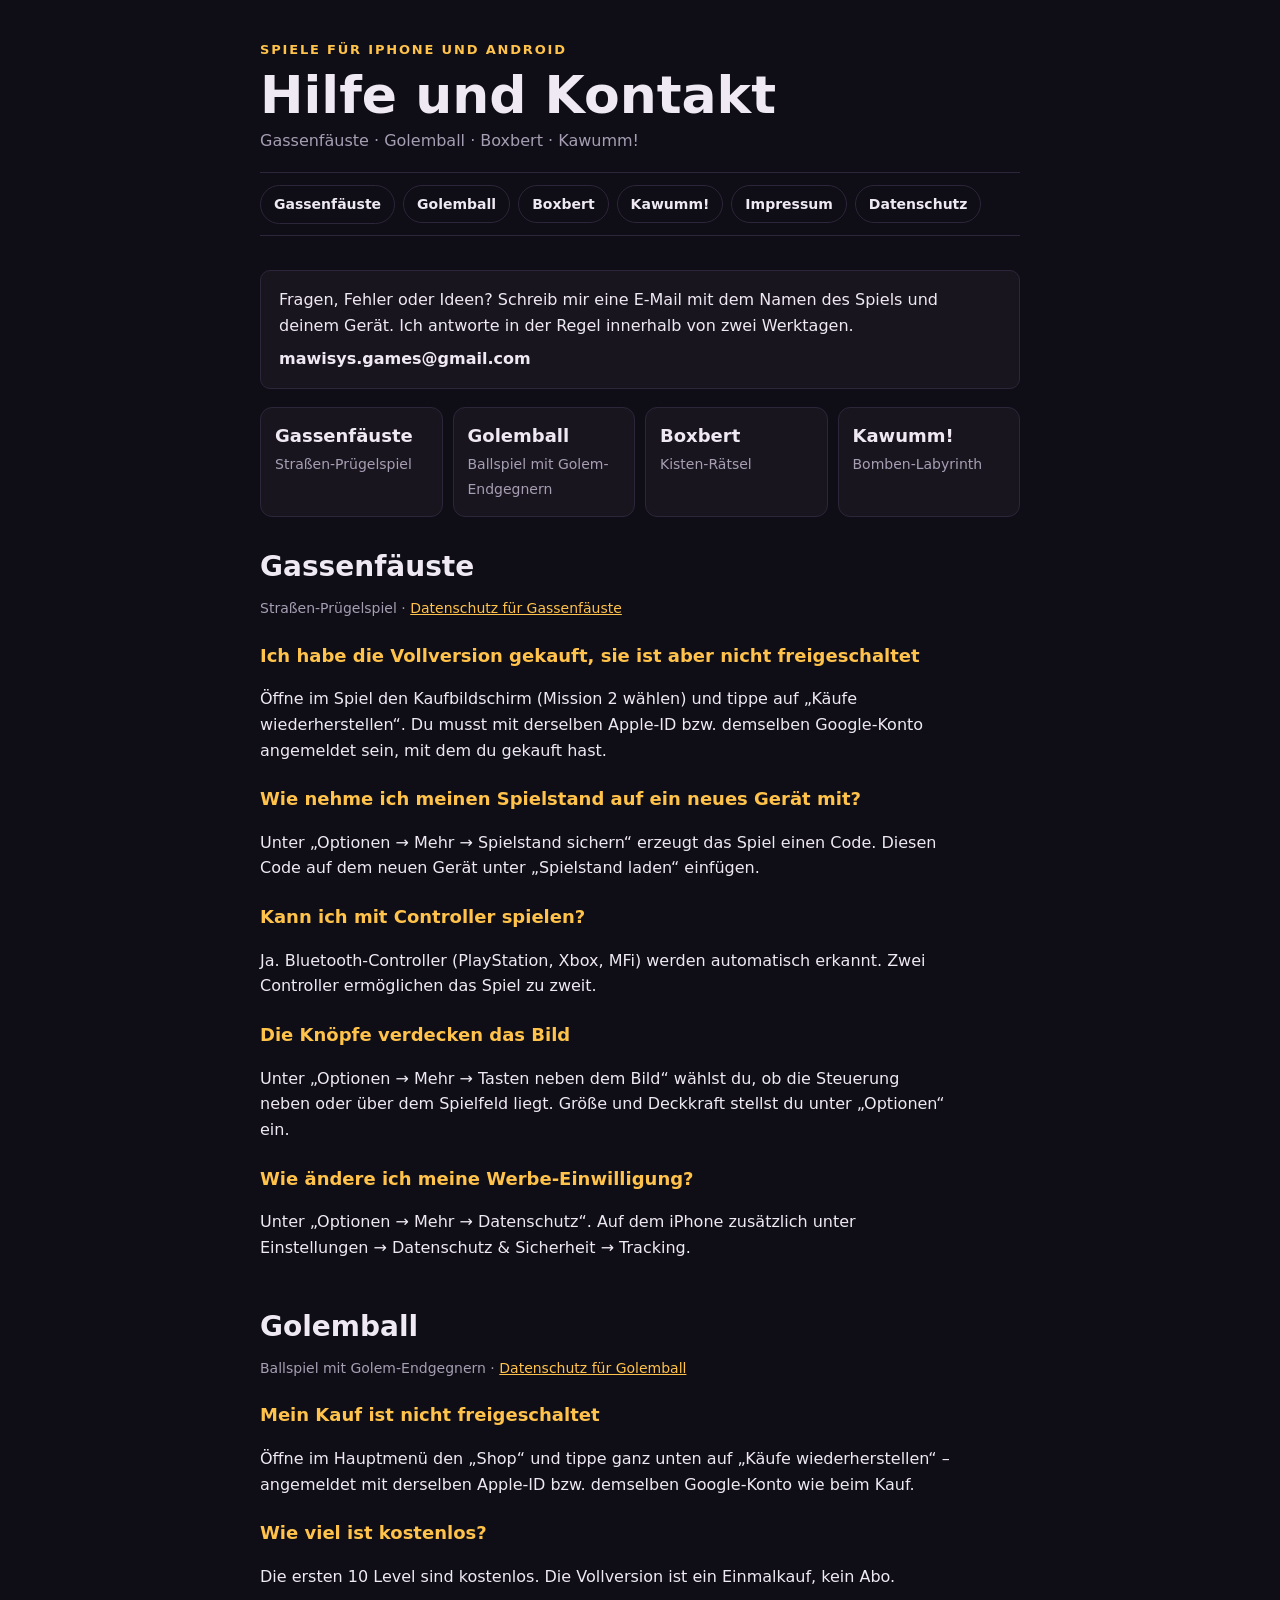
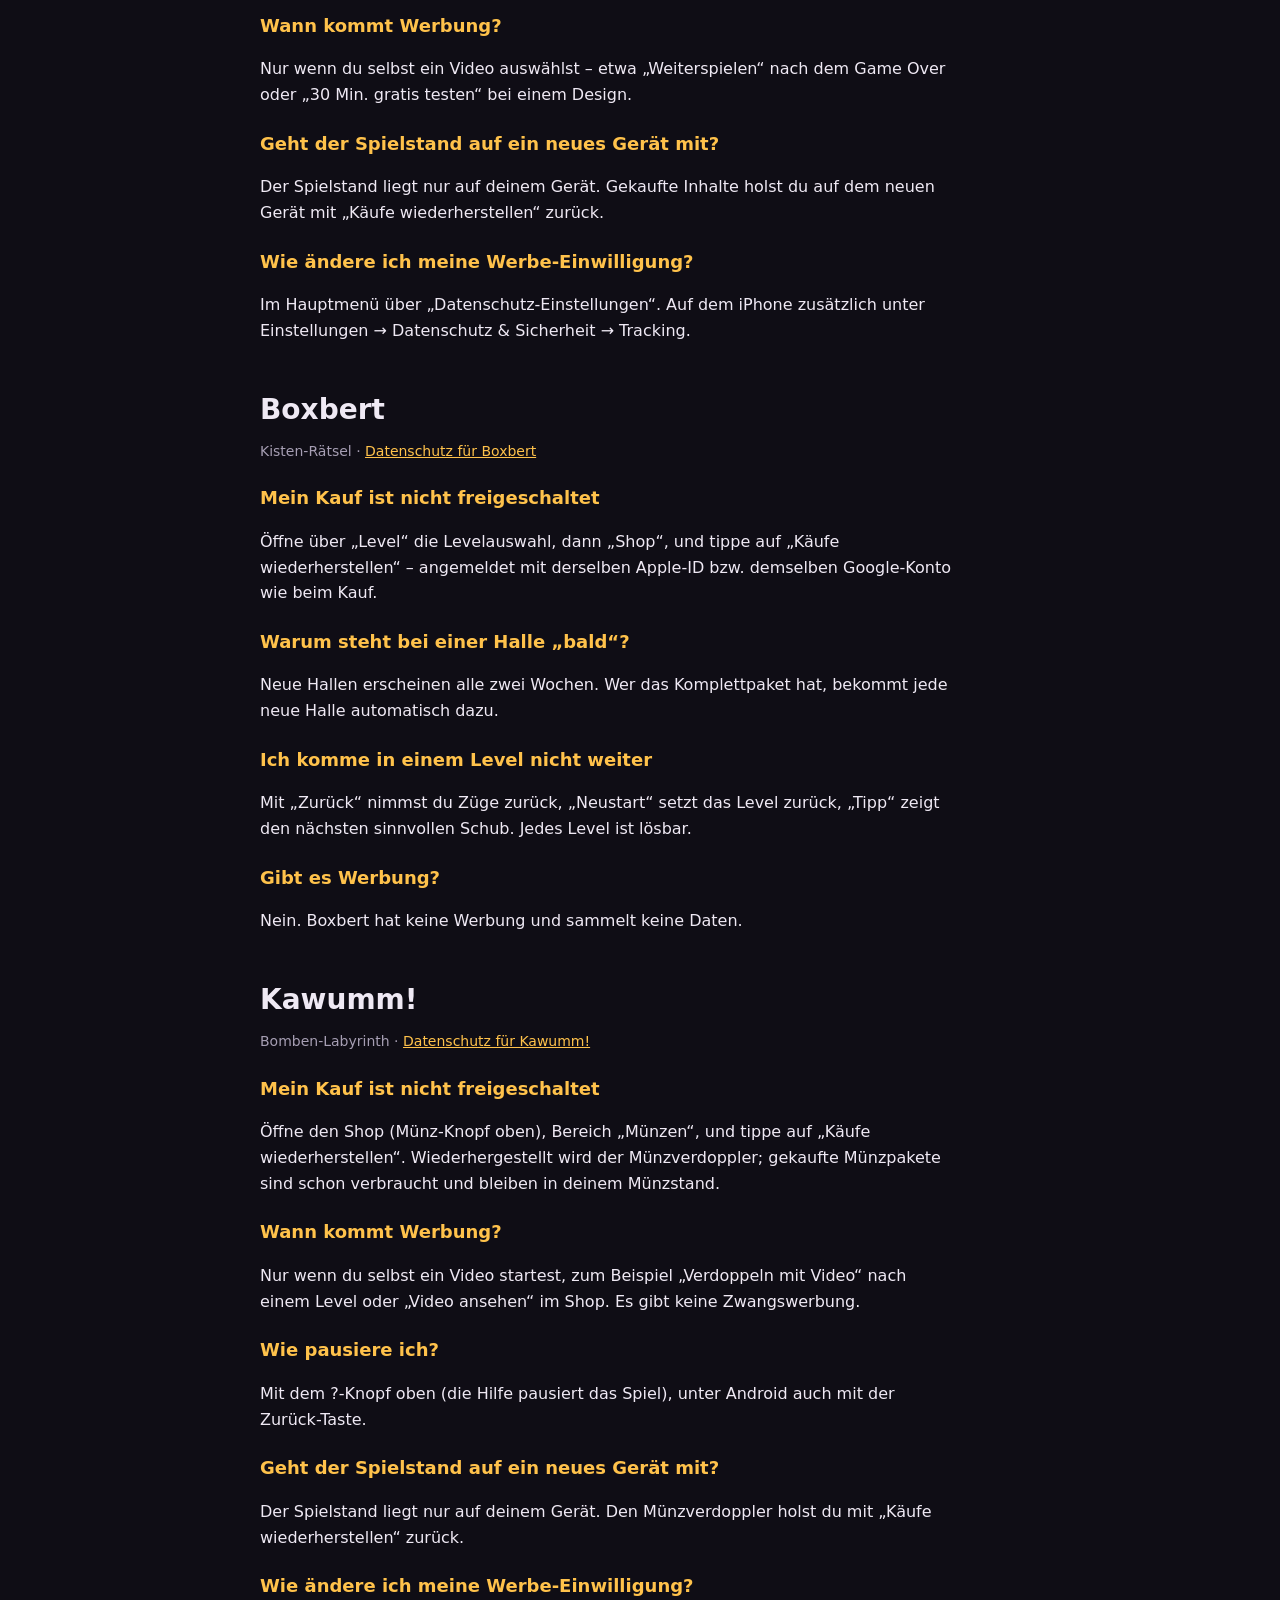
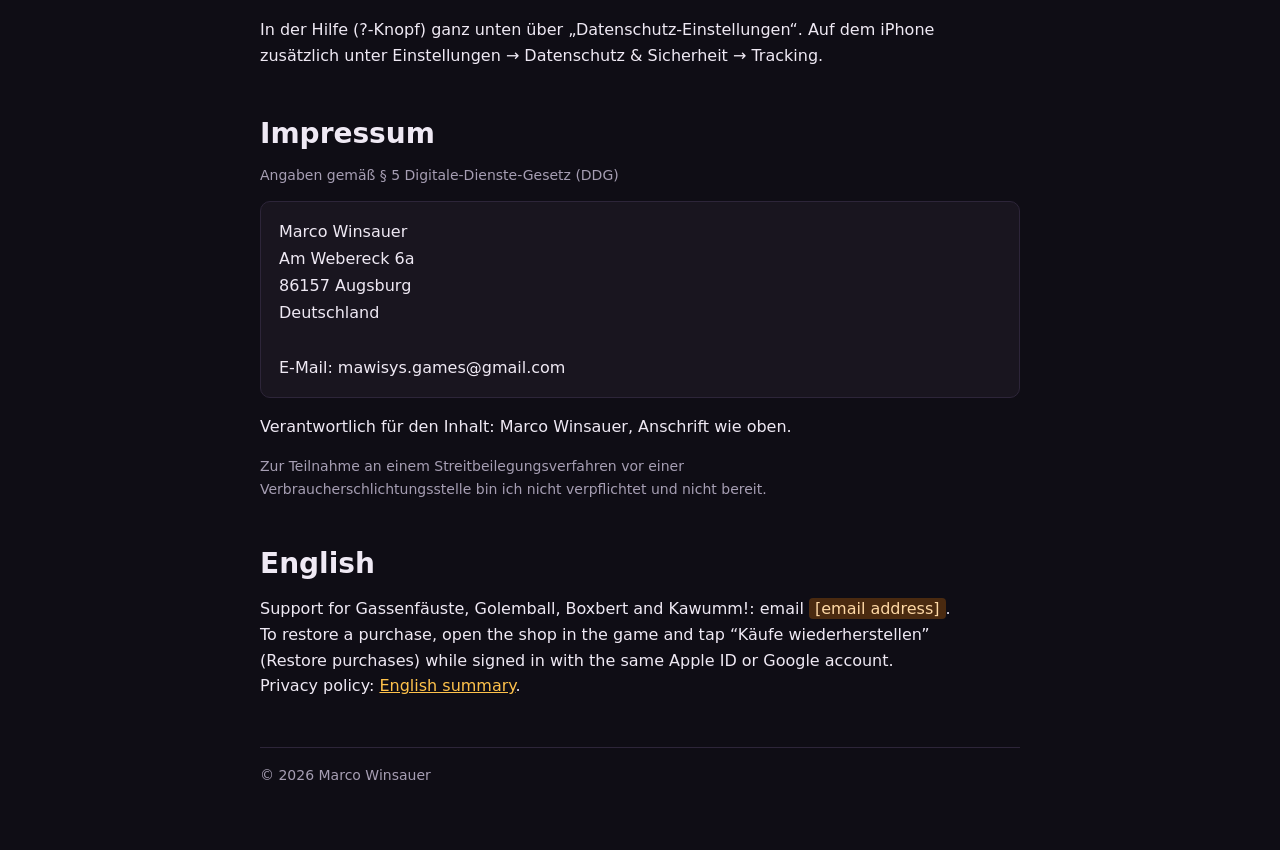
==== index.html @ 6a20aa60 "Support-Website mit Impressum und Datenschutzerklärung Co-Authored-By: Claude Fable 5.2 <noreply@ant" ====
<!doctype html>
<html lang="de"><head><meta charset="utf-8"><meta name="viewport" content="width=device-width,initial-scale=1,viewport-fit=cover">
<title>Marco Winsauer – Spiele-Support</title><link rel="stylesheet" href="style.css"></head><body><div class="wrap">
<header><span class="kicker">Spiele für iPhone und Android</span><h1>Hilfe und Kontakt</h1>
<p>Gassenfäuste · Golemball · Boxbert · Kawumm!</p></header>
<nav aria-label="Abschnitte"><a href="#gassenfaeuste">Gassenfäuste</a><a href="#golemball">Golemball</a><a href="#boxbert">Boxbert</a><a href="#kawumm">Kawumm!</a><a href="#impressum">Impressum</a><a href="datenschutz.html">Datenschutz</a></nav>
<section id="kontakt"><div class="card"><p style="margin:0">Fragen, Fehler oder Ideen? Schreib mir eine E-Mail mit dem Namen des Spiels und deinem Gerät. Ich antworte in der Regel innerhalb von zwei Werktagen.</p>
<p style="margin:8px 0 0"><strong>mawisys.games@gmail.com</strong></p></div>
<div class="games"><a class="game" href="#gassenfaeuste"><b>Gassenfäuste</b><span>Straßen-Prügelspiel</span></a><a class="game" href="#golemball"><b>Golemball</b><span>Ballspiel mit Golem-Endgegnern</span></a><a class="game" href="#boxbert"><b>Boxbert</b><span>Kisten-Rätsel</span></a><a class="game" href="#kawumm"><b>Kawumm!</b><span>Bomben-Labyrinth</span></a></div></section>
<section id="gassenfaeuste"><h2>Gassenfäuste</h2><p class="small">Straßen-Prügelspiel · <a href="datenschutz.html#gassenfaeuste">Datenschutz für Gassenfäuste</a></p><h3>Ich habe die Vollversion gekauft, sie ist aber nicht freigeschaltet</h3><p>Öffne im Spiel den Kaufbildschirm (Mission 2 wählen) und tippe auf „Käufe wiederherstellen“. Du musst mit derselben Apple-ID bzw. demselben Google-Konto angemeldet sein, mit dem du gekauft hast.</p><h3>Wie nehme ich meinen Spielstand auf ein neues Gerät mit?</h3><p>Unter „Optionen → Mehr → Spielstand sichern“ erzeugt das Spiel einen Code. Diesen Code auf dem neuen Gerät unter „Spielstand laden“ einfügen.</p><h3>Kann ich mit Controller spielen?</h3><p>Ja. Bluetooth-Controller (PlayStation, Xbox, MFi) werden automatisch erkannt. Zwei Controller ermöglichen das Spiel zu zweit.</p><h3>Die Knöpfe verdecken das Bild</h3><p>Unter „Optionen → Mehr → Tasten neben dem Bild“ wählst du, ob die Steuerung neben oder über dem Spielfeld liegt. Größe und Deckkraft stellst du unter „Optionen“ ein.</p><h3>Wie ändere ich meine Werbe-Einwilligung?</h3><p>Unter „Optionen → Mehr → Datenschutz“. Auf dem iPhone zusätzlich unter Einstellungen → Datenschutz &amp; Sicherheit → Tracking.</p></section>
<section id="golemball"><h2>Golemball</h2><p class="small">Ballspiel mit Golem-Endgegnern · <a href="datenschutz.html#golemball">Datenschutz für Golemball</a></p><h3>Mein Kauf ist nicht freigeschaltet</h3><p>Öffne im Hauptmenü den „Shop“ und tippe ganz unten auf „Käufe wiederherstellen“ – angemeldet mit derselben Apple-ID bzw. demselben Google-Konto wie beim Kauf.</p><h3>Wie viel ist kostenlos?</h3><p>Die ersten 10 Level sind kostenlos. Die Vollversion ist ein Einmalkauf, kein Abo.</p><h3>Wann kommt Werbung?</h3><p>Nur wenn du selbst ein Video auswählst – etwa „Weiterspielen“ nach dem Game Over oder „30 Min. gratis testen“ bei einem Design.</p><h3>Geht der Spielstand auf ein neues Gerät mit?</h3><p>Der Spielstand liegt nur auf deinem Gerät. Gekaufte Inhalte holst du auf dem neuen Gerät mit „Käufe wiederherstellen“ zurück.</p><h3>Wie ändere ich meine Werbe-Einwilligung?</h3><p>Im Hauptmenü über „Datenschutz-Einstellungen“. Auf dem iPhone zusätzlich unter Einstellungen → Datenschutz &amp; Sicherheit → Tracking.</p></section>
<section id="boxbert"><h2>Boxbert</h2><p class="small">Kisten-Rätsel · <a href="datenschutz.html#boxbert">Datenschutz für Boxbert</a></p><h3>Mein Kauf ist nicht freigeschaltet</h3><p>Öffne über „Level“ die Levelauswahl, dann „Shop“, und tippe auf „Käufe wiederherstellen“ – angemeldet mit derselben Apple-ID bzw. demselben Google-Konto wie beim Kauf.</p><h3>Warum steht bei einer Halle „bald“?</h3><p>Neue Hallen erscheinen alle zwei Wochen. Wer das Komplettpaket hat, bekommt jede neue Halle automatisch dazu.</p><h3>Ich komme in einem Level nicht weiter</h3><p>Mit „Zurück“ nimmst du Züge zurück, „Neustart“ setzt das Level zurück, „Tipp“ zeigt den nächsten sinnvollen Schub. Jedes Level ist lösbar.</p><h3>Gibt es Werbung?</h3><p>Nein. Boxbert hat keine Werbung und sammelt keine Daten.</p></section>
<section id="kawumm"><h2>Kawumm!</h2><p class="small">Bomben-Labyrinth · <a href="datenschutz.html#kawumm">Datenschutz für Kawumm!</a></p><h3>Mein Kauf ist nicht freigeschaltet</h3><p>Öffne den Shop (Münz-Knopf oben), Bereich „Münzen“, und tippe auf „Käufe wiederherstellen“. Wiederhergestellt wird der Münzverdoppler; gekaufte Münzpakete sind schon verbraucht und bleiben in deinem Münzstand.</p><h3>Wann kommt Werbung?</h3><p>Nur wenn du selbst ein Video startest, zum Beispiel „Verdoppeln mit Video“ nach einem Level oder „Video ansehen“ im Shop. Es gibt keine Zwangswerbung.</p><h3>Wie pausiere ich?</h3><p>Mit dem ?-Knopf oben (die Hilfe pausiert das Spiel), unter Android auch mit der Zurück-Taste.</p><h3>Geht der Spielstand auf ein neues Gerät mit?</h3><p>Der Spielstand liegt nur auf deinem Gerät. Den Münzverdoppler holst du mit „Käufe wiederherstellen“ zurück.</p><h3>Wie ändere ich meine Werbe-Einwilligung?</h3><p>In der Hilfe (?-Knopf) ganz unten über „Datenschutz-Einstellungen“. Auf dem iPhone zusätzlich unter Einstellungen → Datenschutz &amp; Sicherheit → Tracking.</p></section>
<section id="impressum"><h2>Impressum</h2><p class="small">Angaben gemäß § 5 Digitale-Dienste-Gesetz (DDG)</p>
<address class="addr card">Marco Winsauer<br>Am Webereck 6a<br>86157 Augsburg<br>Deutschland<br><br>E-Mail: mawisys.games@gmail.com</address>
<p>Verantwortlich für den Inhalt: Marco Winsauer, Anschrift wie oben.</p>
<p class="small">Zur Teilnahme an einem Streitbeilegungsverfahren vor einer Verbraucherschlichtungsstelle bin ich nicht verpflichtet und nicht bereit.</p></section>
<section id="english"><h2>English</h2><p>Support for Gassenfäuste, Golemball, Boxbert and Kawumm!: email <span class="todo">[email address]</span>. To restore a purchase, open the shop in the game and tap “Käufe wiederherstellen” (Restore purchases) while signed in with the same Apple ID or Google account. Privacy policy: <a href="datenschutz.html#english">English summary</a>.</p></section>
<footer>© 2026 Marco Winsauer</footer></div></body></html>
---- style.css ----
/* Gemeinsame Support-Seite für Marco Winsaurs Spiele – nur Systemschriften, keine Anfragen an Dritte */
:root{--bg:#0f0d15;--panel:#19151f;--fg:#efe9f4;--dim:#a69eb3;--line:#2d2539;--hot:#ff8a3d;--sun:#ffc24b;color-scheme:dark}
*{box-sizing:border-box}
body{margin:0;background:var(--bg);color:var(--fg);font:16px/1.6 system-ui,-apple-system,"Segoe UI",Roboto,sans-serif;padding-left:max(16px,env(safe-area-inset-left,0px));padding-right:max(16px,env(safe-area-inset-right,0px))}
.wrap{max-width:760px;margin:0 auto;padding-block:36px 64px}
header{padding-bottom:18px;border-bottom:1px solid var(--line)}
.kicker{font-size:13px;font-weight:700;letter-spacing:.14em;text-transform:uppercase;color:var(--sun)}
h1{font-size:clamp(34px,7vw,52px);line-height:1.05;margin:6px 0;font-weight:800;text-wrap:balance}
header p{margin:6px 0 0;color:var(--dim)}
nav{position:sticky;top:0;z-index:5;background:var(--bg);display:flex;flex-wrap:wrap;gap:8px;padding-block:12px;border-bottom:1px solid var(--line)}
nav a{font-weight:700;font-size:14px;color:var(--fg);text-decoration:none;padding:7px 13px;border:1px solid var(--line);border-radius:999px}
nav a:hover,nav a:focus-visible{border-color:var(--hot);outline:none}
section{padding-top:34px;scroll-margin-top:64px}
h2{font-size:28px;line-height:1.15;margin:0 0 12px;font-weight:800}
h3{font-size:18px;margin:22px 0 6px;color:var(--sun)}
p,li{max-width:68ch}
ul{padding-left:20px}
a{color:var(--sun)}
.games{display:grid;grid-template-columns:repeat(auto-fill,minmax(160px,1fr));gap:10px;margin-top:18px}
.game{background:var(--panel);border:1px solid var(--line);border-radius:12px;padding:14px;text-decoration:none;color:var(--fg)}
.game b{display:block;font-size:18px}
.game span{font-size:14px;color:var(--dim)}
.card{background:var(--panel);border:1px solid var(--line);border-radius:10px;padding:16px 18px}
.addr{font-style:normal;line-height:1.7}
.todo{background:#4a2a10;color:#ffd9a6;padding:1px 6px;border-radius:4px}
.small{font-size:14px;color:var(--dim)}
.tag{display:inline-block;font-size:12px;font-weight:700;border:1px solid var(--line);border-radius:999px;padding:2px 9px;margin-right:4px;color:var(--dim)}
footer{margin-top:48px;padding-top:16px;border-top:1px solid var(--line);color:var(--dim);font-size:14px}
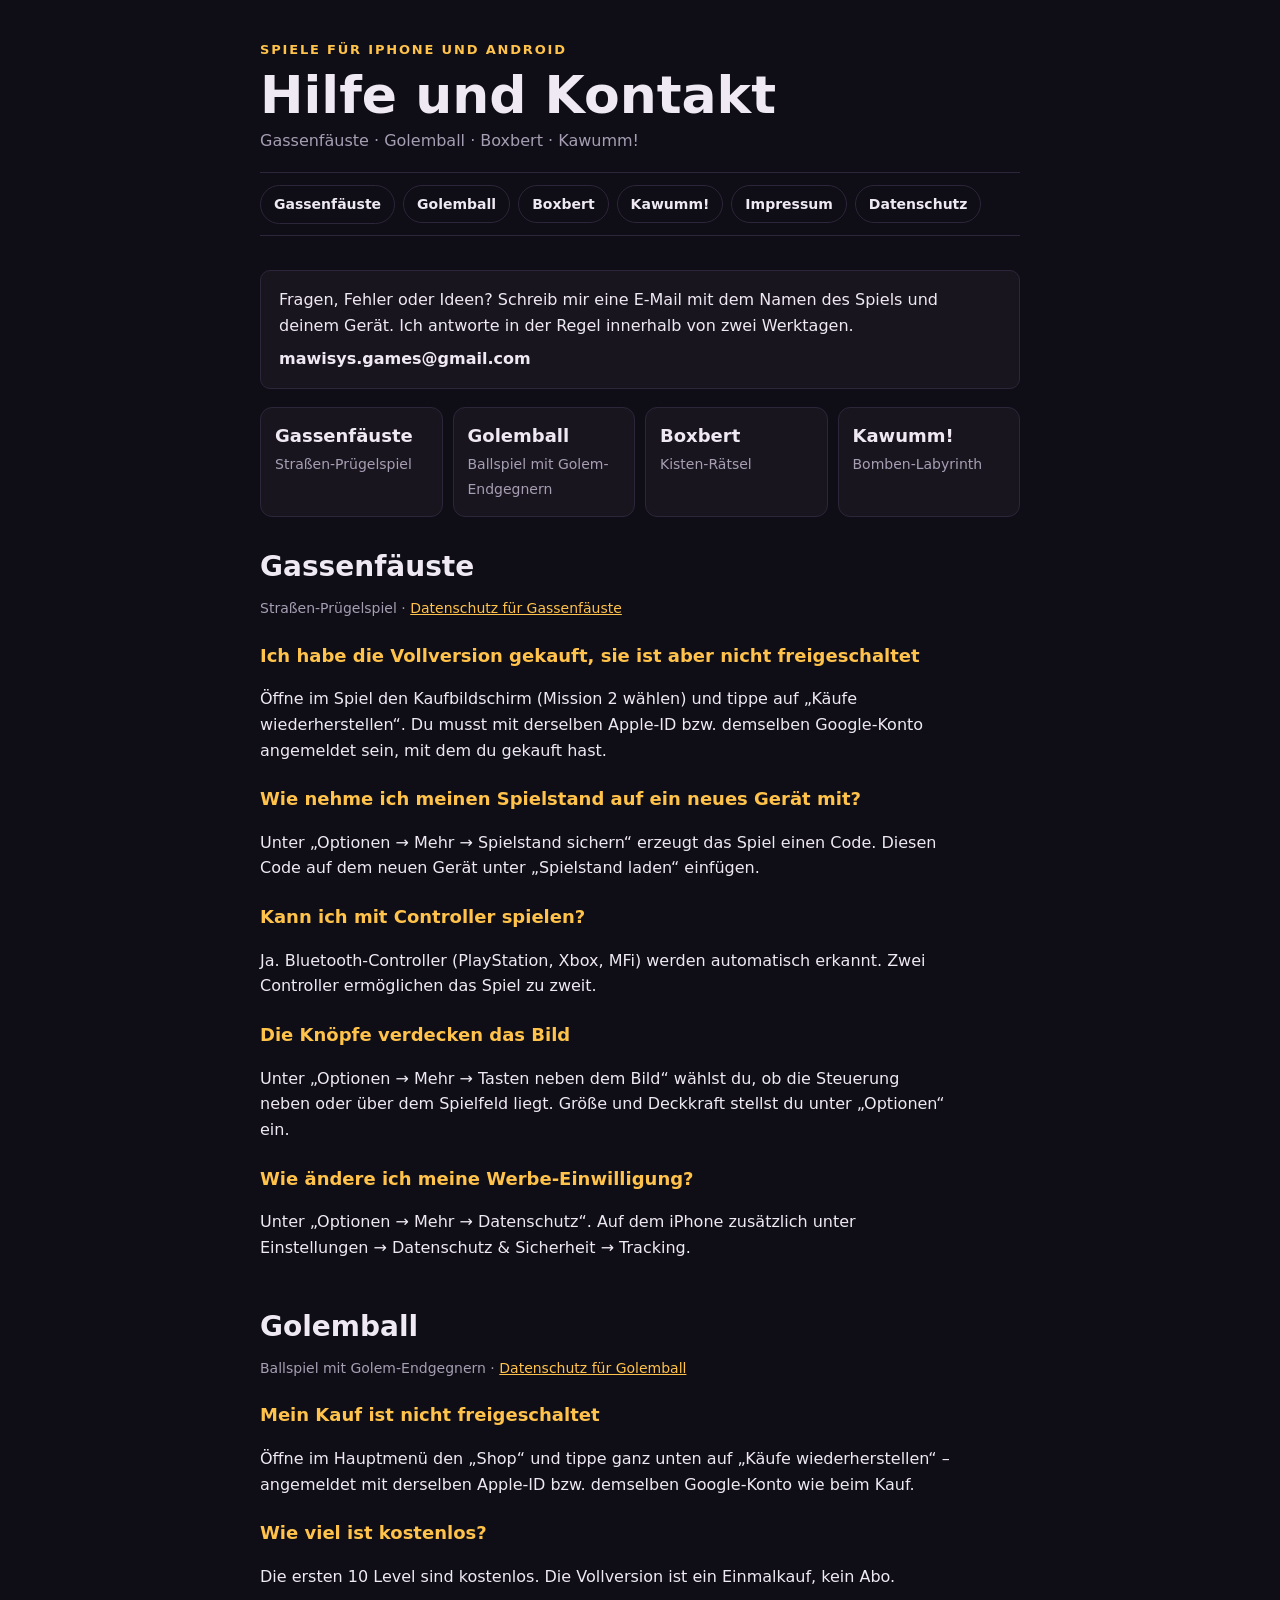
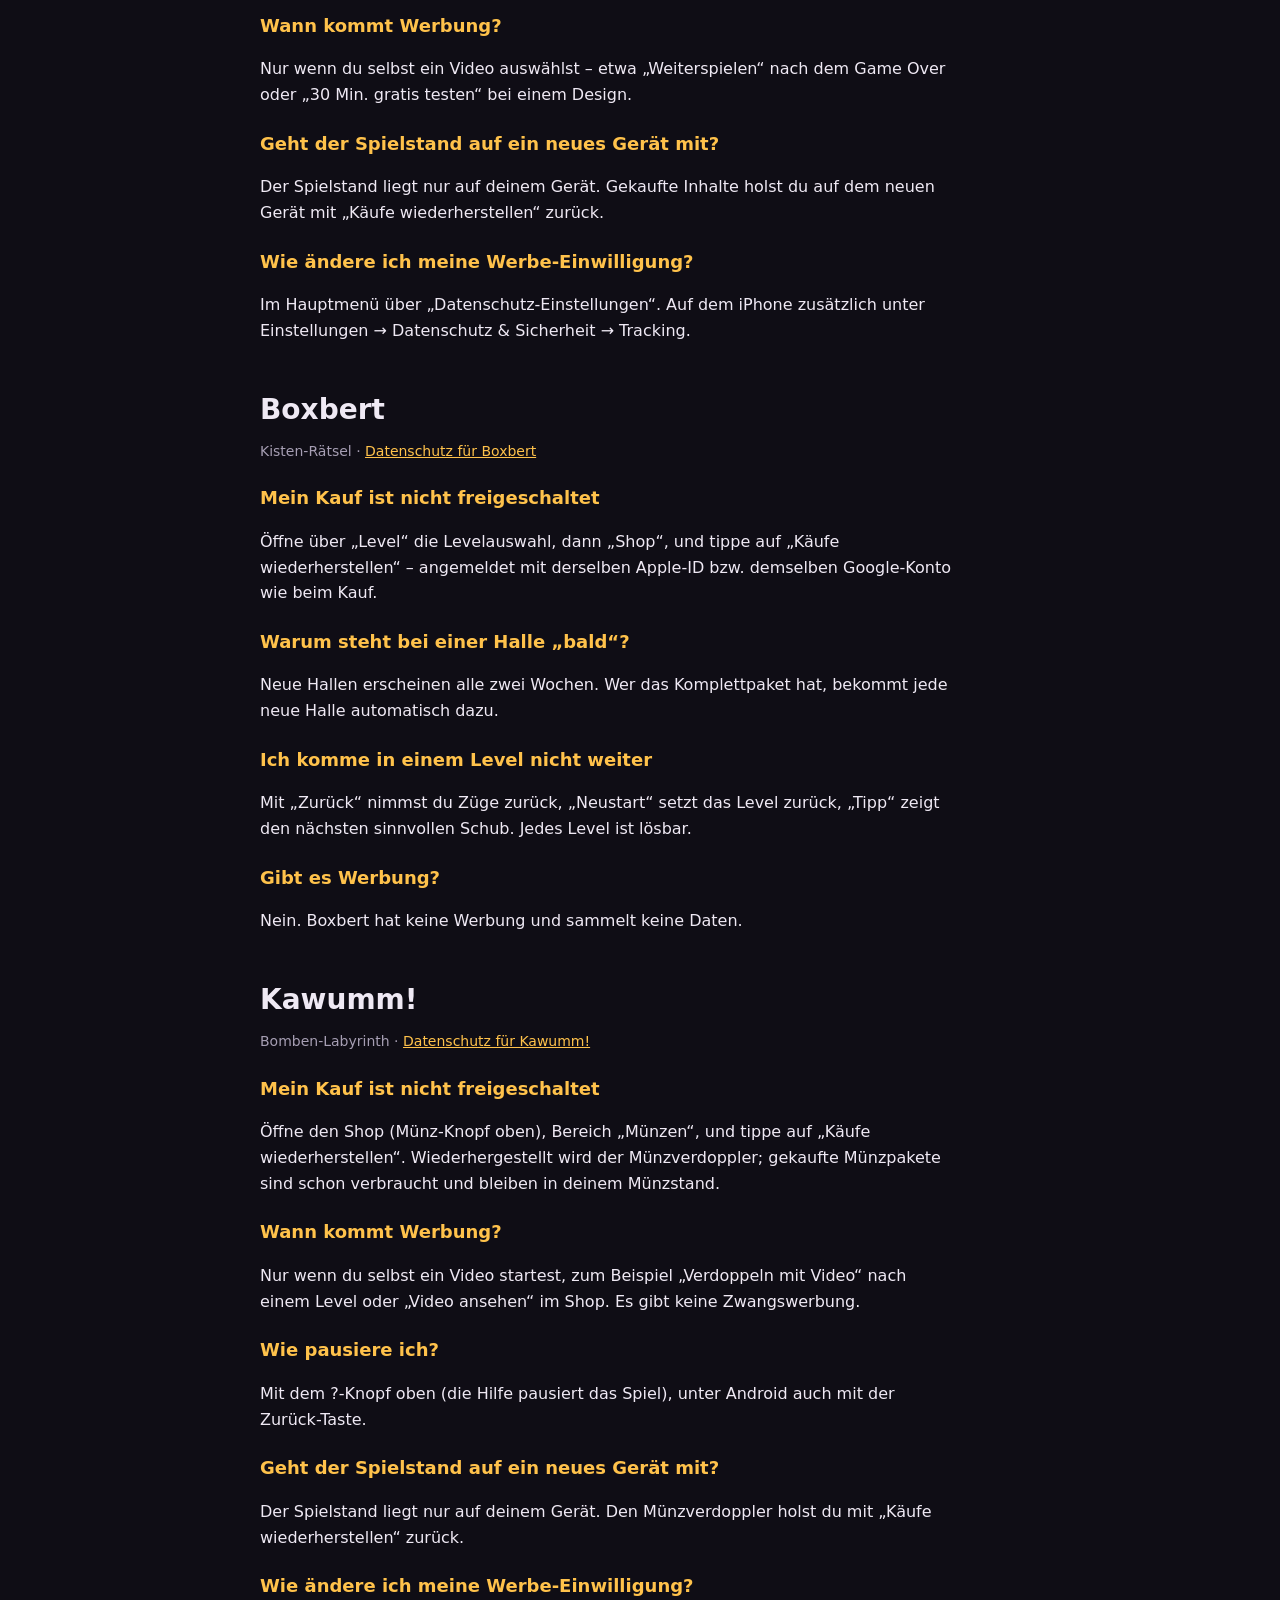
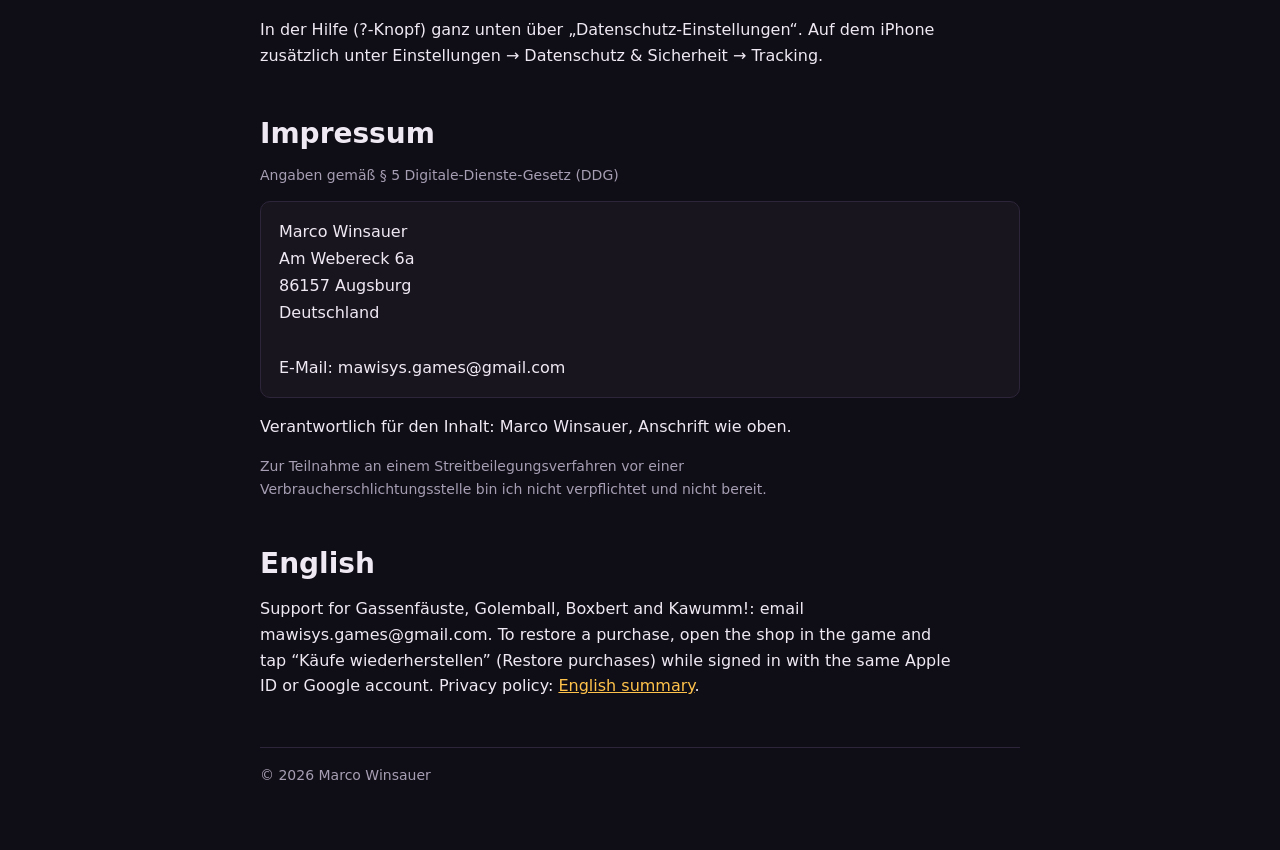
==== commit 6f60ea7c: "E-Mail im englischen Abschnitt ergänzt Co-Authored-By: Claude Fable 5.2 <noreply@anthropic.com> Clau" ====
--- a/index.html
+++ b/index.html
@@ -15,5 +15,5 @@
 <address class="addr card">Marco Winsauer<br>Am Webereck 6a<br>86157 Augsburg<br>Deutschland<br><br>E-Mail: mawisys.games@gmail.com</address>
 <p>Verantwortlich für den Inhalt: Marco Winsauer, Anschrift wie oben.</p>
 <p class="small">Zur Teilnahme an einem Streitbeilegungsverfahren vor einer Verbraucherschlichtungsstelle bin ich nicht verpflichtet und nicht bereit.</p></section>
-<section id="english"><h2>English</h2><p>Support for Gassenfäuste, Golemball, Boxbert and Kawumm!: email <span class="todo">[email address]</span>. To restore a purchase, open the shop in the game and tap “Käufe wiederherstellen” (Restore purchases) while signed in with the same Apple ID or Google account. Privacy policy: <a href="datenschutz.html#english">English summary</a>.</p></section>
+<section id="english"><h2>English</h2><p>Support for Gassenfäuste, Golemball, Boxbert and Kawumm!: email mawisys.games@gmail.com. To restore a purchase, open the shop in the game and tap “Käufe wiederherstellen” (Restore purchases) while signed in with the same Apple ID or Google account. Privacy policy: <a href="datenschutz.html#english">English summary</a>.</p></section>
 <footer>© 2026 Marco Winsauer</footer></div></body></html>
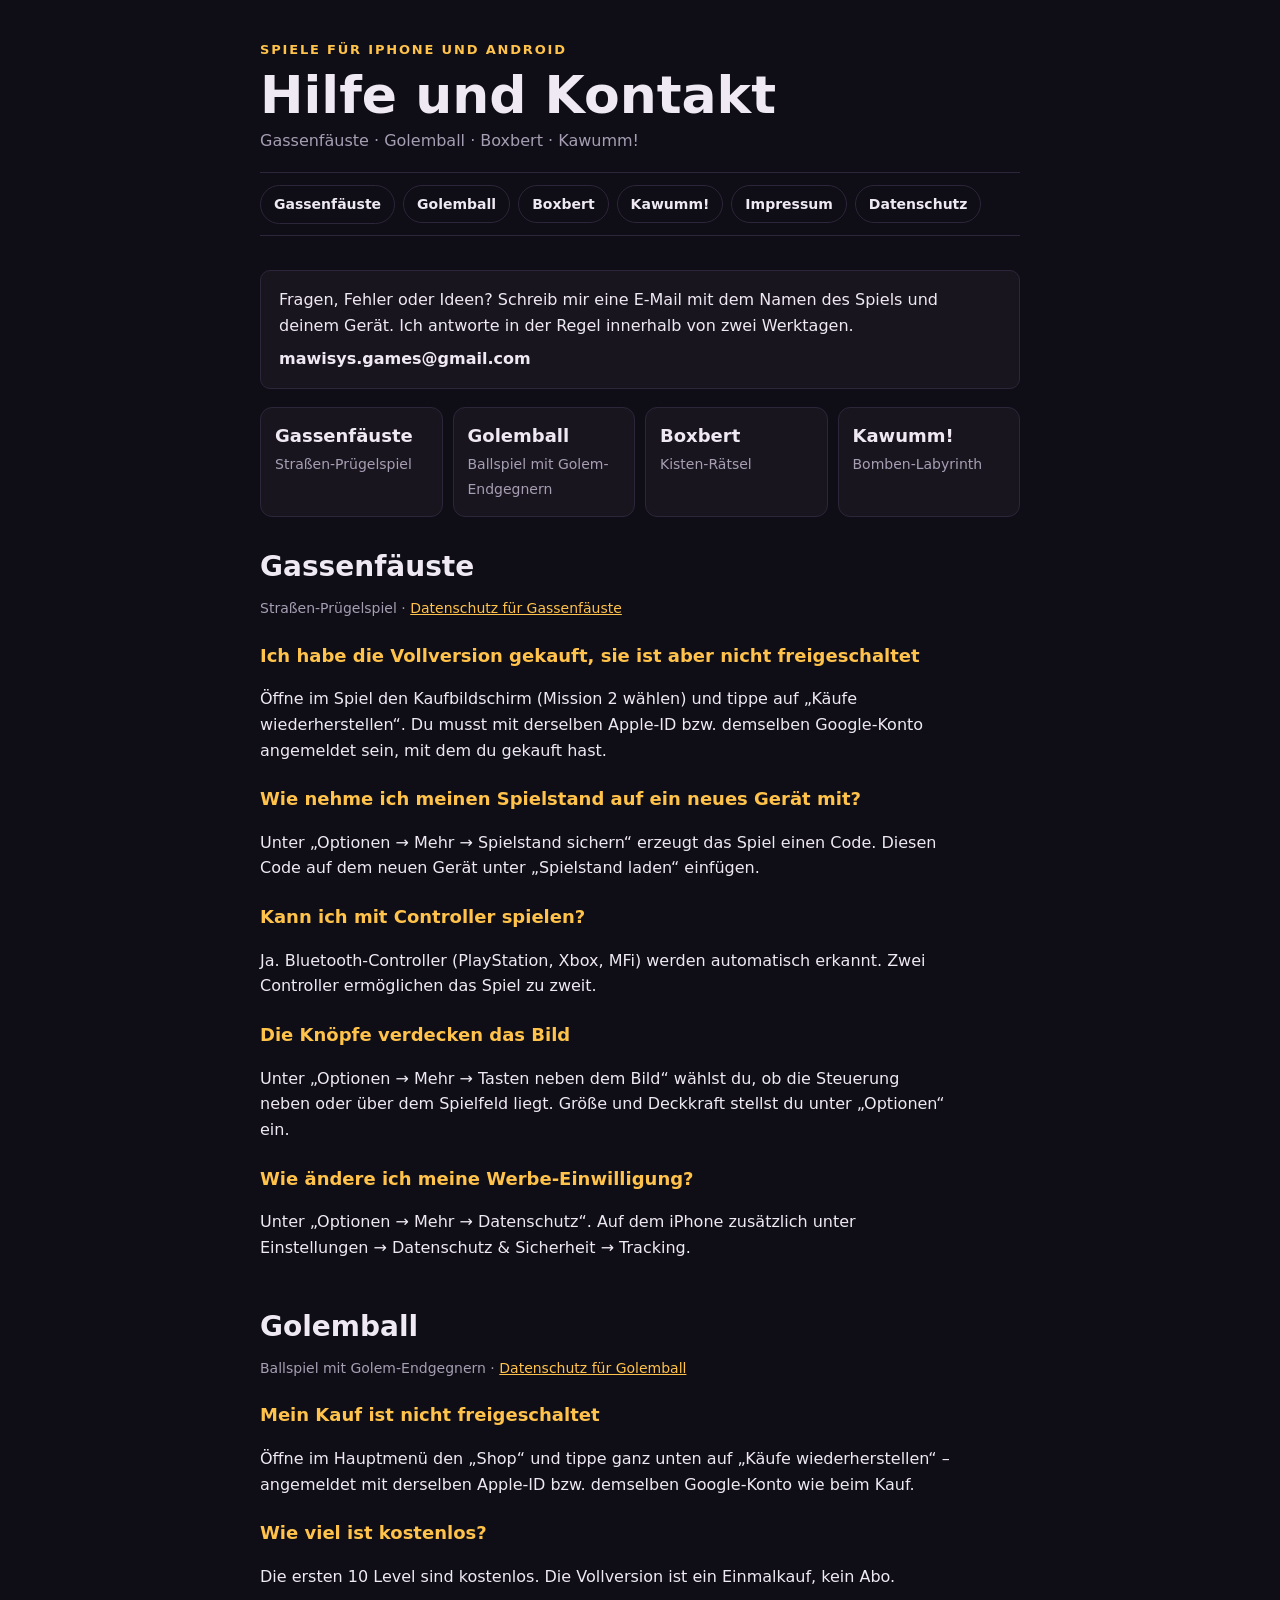
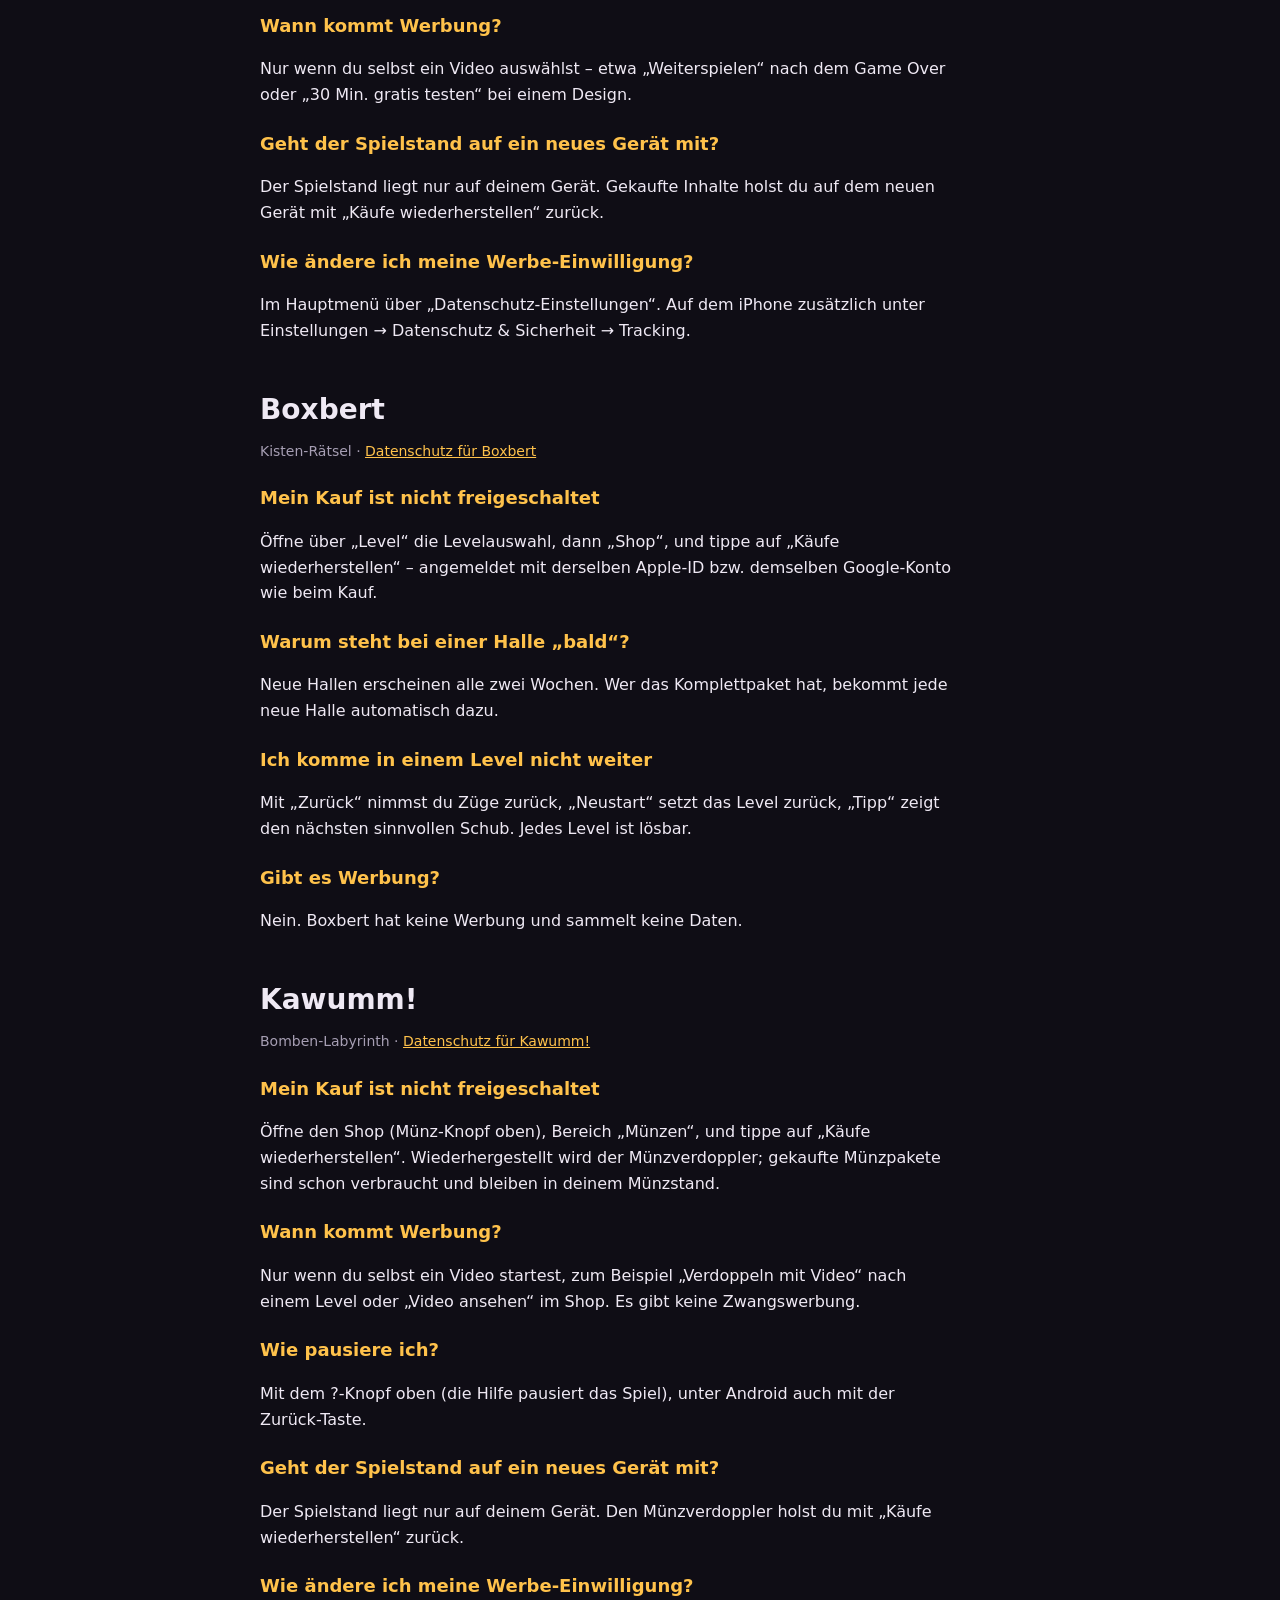
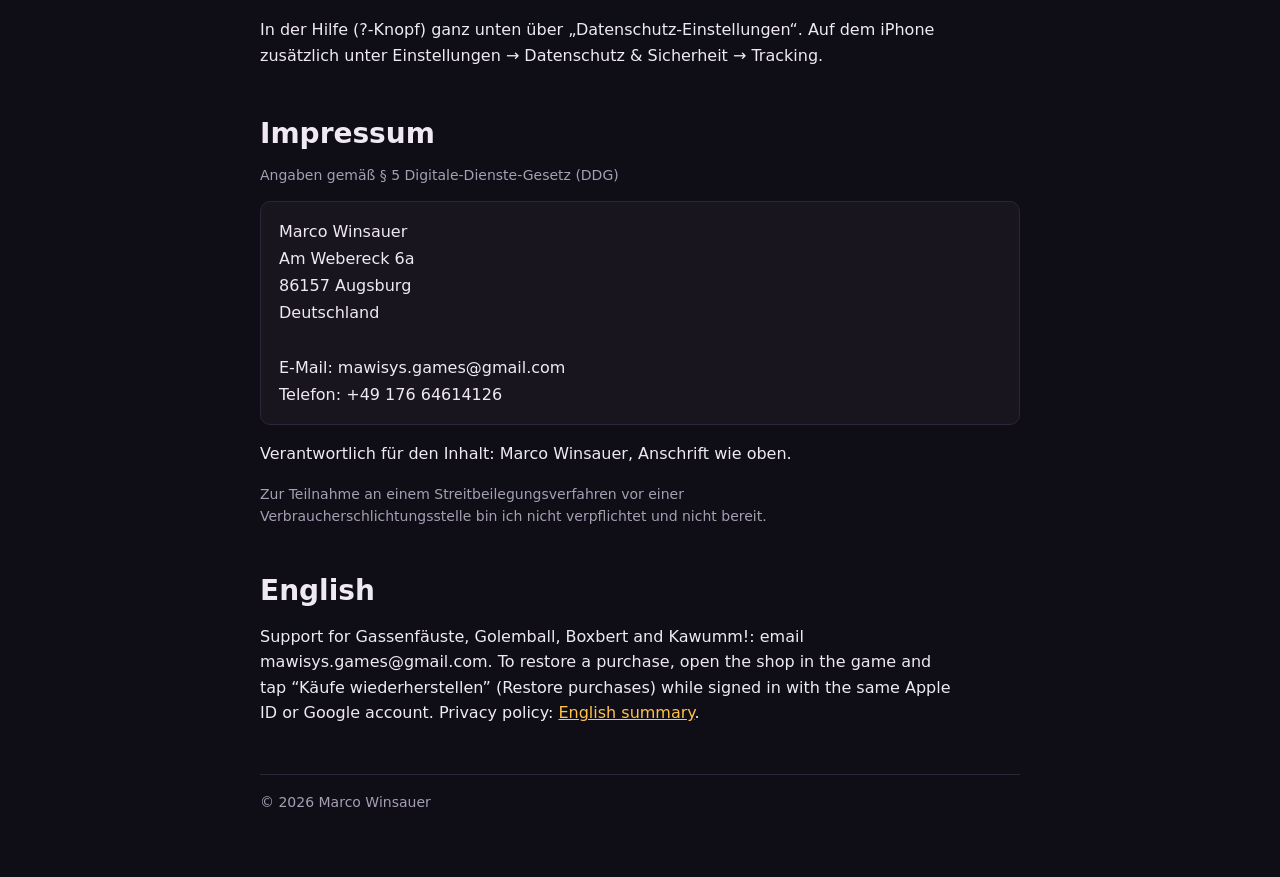
==== commit 2dcc23eb: "Telefonnummer im Impressum ergänzt Co-Authored-By: Claude Fable 5.2 <noreply@anthropic.com> Claude-S" ====
--- a/index.html
+++ b/index.html
@@ -12,7 +12,7 @@
 <section id="boxbert"><h2>Boxbert</h2><p class="small">Kisten-Rätsel · <a href="datenschutz.html#boxbert">Datenschutz für Boxbert</a></p><h3>Mein Kauf ist nicht freigeschaltet</h3><p>Öffne über „Level“ die Levelauswahl, dann „Shop“, und tippe auf „Käufe wiederherstellen“ – angemeldet mit derselben Apple-ID bzw. demselben Google-Konto wie beim Kauf.</p><h3>Warum steht bei einer Halle „bald“?</h3><p>Neue Hallen erscheinen alle zwei Wochen. Wer das Komplettpaket hat, bekommt jede neue Halle automatisch dazu.</p><h3>Ich komme in einem Level nicht weiter</h3><p>Mit „Zurück“ nimmst du Züge zurück, „Neustart“ setzt das Level zurück, „Tipp“ zeigt den nächsten sinnvollen Schub. Jedes Level ist lösbar.</p><h3>Gibt es Werbung?</h3><p>Nein. Boxbert hat keine Werbung und sammelt keine Daten.</p></section>
 <section id="kawumm"><h2>Kawumm!</h2><p class="small">Bomben-Labyrinth · <a href="datenschutz.html#kawumm">Datenschutz für Kawumm!</a></p><h3>Mein Kauf ist nicht freigeschaltet</h3><p>Öffne den Shop (Münz-Knopf oben), Bereich „Münzen“, und tippe auf „Käufe wiederherstellen“. Wiederhergestellt wird der Münzverdoppler; gekaufte Münzpakete sind schon verbraucht und bleiben in deinem Münzstand.</p><h3>Wann kommt Werbung?</h3><p>Nur wenn du selbst ein Video startest, zum Beispiel „Verdoppeln mit Video“ nach einem Level oder „Video ansehen“ im Shop. Es gibt keine Zwangswerbung.</p><h3>Wie pausiere ich?</h3><p>Mit dem ?-Knopf oben (die Hilfe pausiert das Spiel), unter Android auch mit der Zurück-Taste.</p><h3>Geht der Spielstand auf ein neues Gerät mit?</h3><p>Der Spielstand liegt nur auf deinem Gerät. Den Münzverdoppler holst du mit „Käufe wiederherstellen“ zurück.</p><h3>Wie ändere ich meine Werbe-Einwilligung?</h3><p>In der Hilfe (?-Knopf) ganz unten über „Datenschutz-Einstellungen“. Auf dem iPhone zusätzlich unter Einstellungen → Datenschutz &amp; Sicherheit → Tracking.</p></section>
 <section id="impressum"><h2>Impressum</h2><p class="small">Angaben gemäß § 5 Digitale-Dienste-Gesetz (DDG)</p>
-<address class="addr card">Marco Winsauer<br>Am Webereck 6a<br>86157 Augsburg<br>Deutschland<br><br>E-Mail: mawisys.games@gmail.com</address>
+<address class="addr card">Marco Winsauer<br>Am Webereck 6a<br>86157 Augsburg<br>Deutschland<br><br>E-Mail: mawisys.games@gmail.com<br>Telefon: +49 176 64614126</address>
 <p>Verantwortlich für den Inhalt: Marco Winsauer, Anschrift wie oben.</p>
 <p class="small">Zur Teilnahme an einem Streitbeilegungsverfahren vor einer Verbraucherschlichtungsstelle bin ich nicht verpflichtet und nicht bereit.</p></section>
 <section id="english"><h2>English</h2><p>Support for Gassenfäuste, Golemball, Boxbert and Kawumm!: email mawisys.games@gmail.com. To restore a purchase, open the shop in the game and tap “Käufe wiederherstellen” (Restore purchases) while signed in with the same Apple ID or Google account. Privacy policy: <a href="datenschutz.html#english">English summary</a>.</p></section>
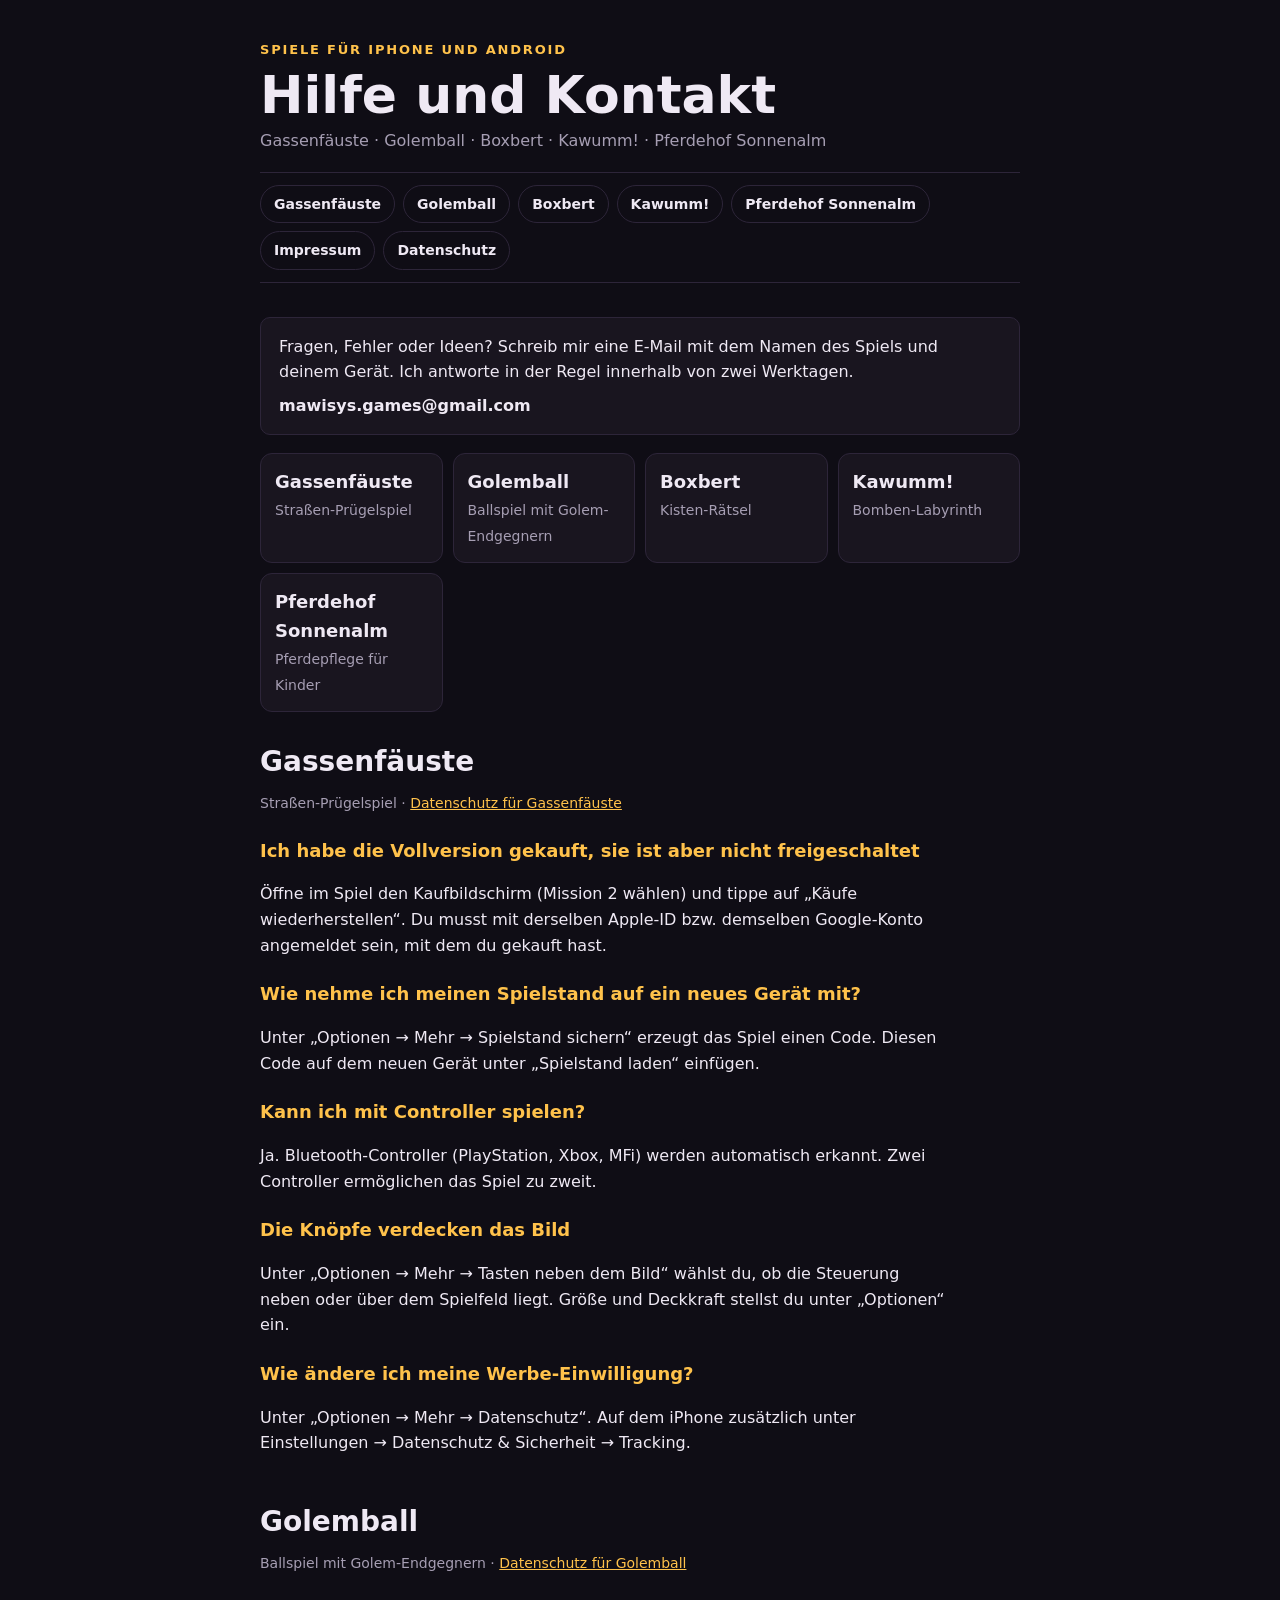
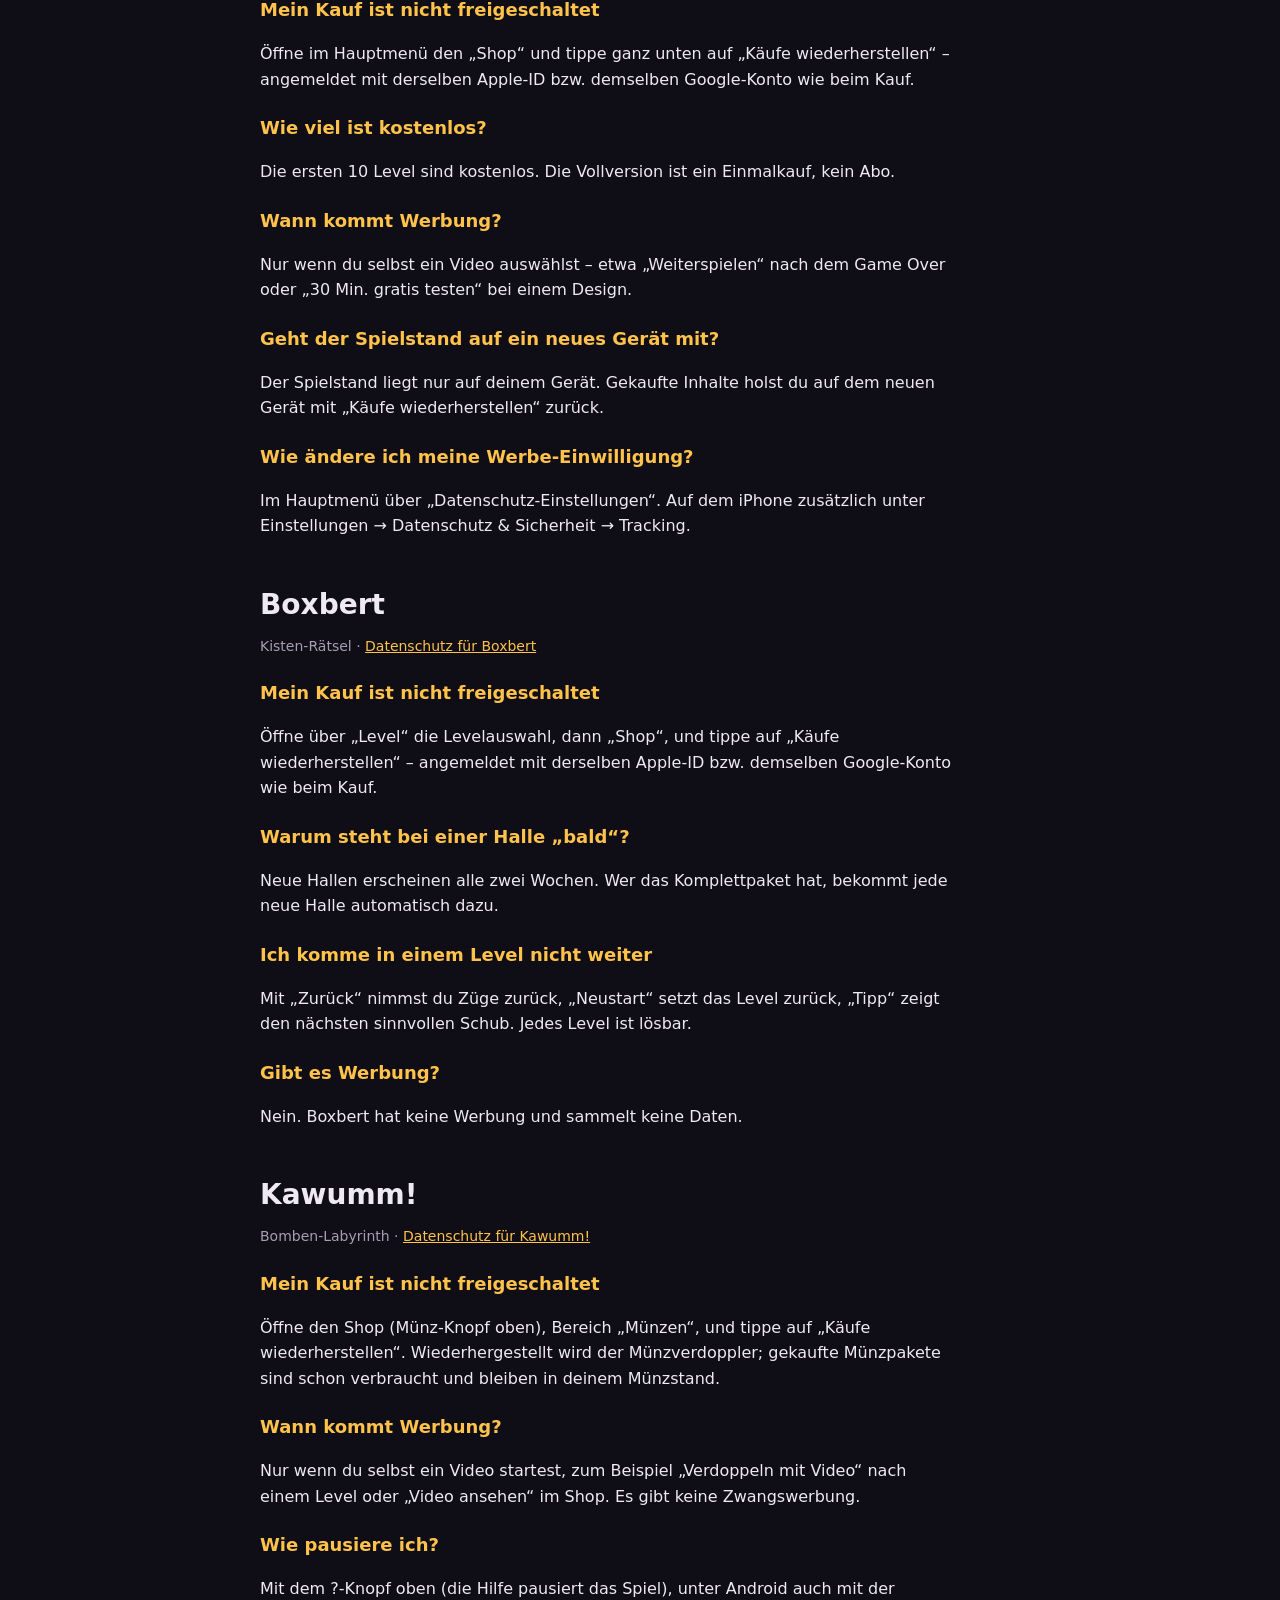
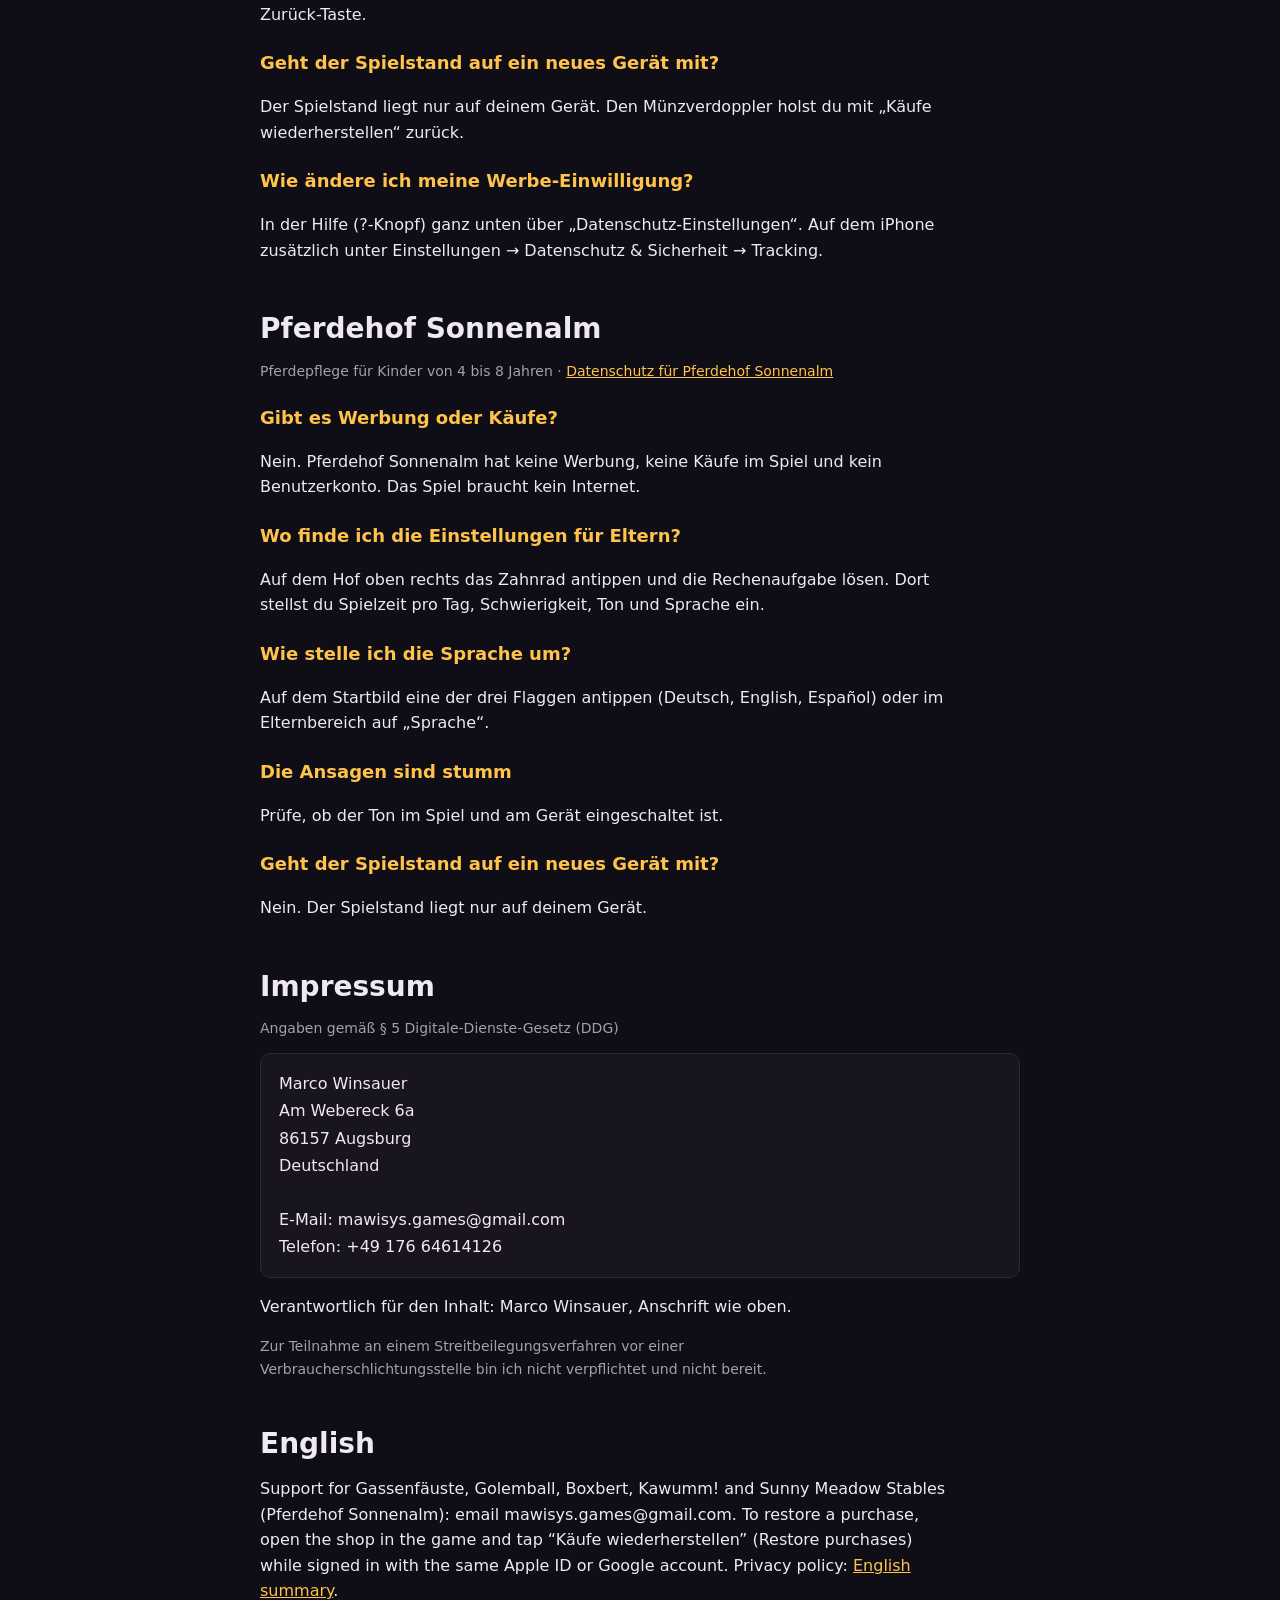
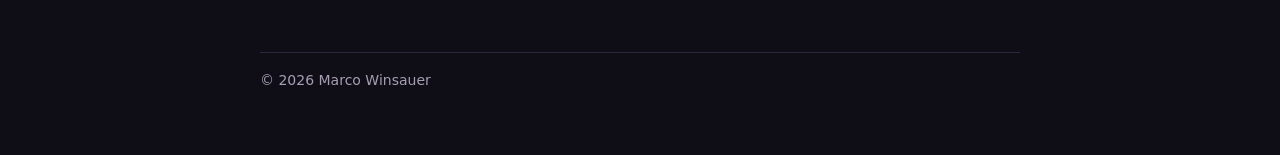
==== commit 50bdd196: "Pferdehof Sonnenalm: Hilfe und Datenschutz ergänzt Co-Authored-By: Claude Opus 5.5 <noreply@anthropi" ====
--- a/index.html
+++ b/index.html
@@ -2,18 +2,19 @@
 <html lang="de"><head><meta charset="utf-8"><meta name="viewport" content="width=device-width,initial-scale=1,viewport-fit=cover">
 <title>Marco Winsauer – Spiele-Support</title><link rel="stylesheet" href="style.css"></head><body><div class="wrap">
 <header><span class="kicker">Spiele für iPhone und Android</span><h1>Hilfe und Kontakt</h1>
-<p>Gassenfäuste · Golemball · Boxbert · Kawumm!</p></header>
-<nav aria-label="Abschnitte"><a href="#gassenfaeuste">Gassenfäuste</a><a href="#golemball">Golemball</a><a href="#boxbert">Boxbert</a><a href="#kawumm">Kawumm!</a><a href="#impressum">Impressum</a><a href="datenschutz.html">Datenschutz</a></nav>
+<p>Gassenfäuste · Golemball · Boxbert · Kawumm! · Pferdehof Sonnenalm</p></header>
+<nav aria-label="Abschnitte"><a href="#gassenfaeuste">Gassenfäuste</a><a href="#golemball">Golemball</a><a href="#boxbert">Boxbert</a><a href="#kawumm">Kawumm!</a><a href="#pferdehof">Pferdehof Sonnenalm</a><a href="#impressum">Impressum</a><a href="datenschutz.html">Datenschutz</a></nav>
 <section id="kontakt"><div class="card"><p style="margin:0">Fragen, Fehler oder Ideen? Schreib mir eine E-Mail mit dem Namen des Spiels und deinem Gerät. Ich antworte in der Regel innerhalb von zwei Werktagen.</p>
 <p style="margin:8px 0 0"><strong>mawisys.games@gmail.com</strong></p></div>
-<div class="games"><a class="game" href="#gassenfaeuste"><b>Gassenfäuste</b><span>Straßen-Prügelspiel</span></a><a class="game" href="#golemball"><b>Golemball</b><span>Ballspiel mit Golem-Endgegnern</span></a><a class="game" href="#boxbert"><b>Boxbert</b><span>Kisten-Rätsel</span></a><a class="game" href="#kawumm"><b>Kawumm!</b><span>Bomben-Labyrinth</span></a></div></section>
+<div class="games"><a class="game" href="#gassenfaeuste"><b>Gassenfäuste</b><span>Straßen-Prügelspiel</span></a><a class="game" href="#golemball"><b>Golemball</b><span>Ballspiel mit Golem-Endgegnern</span></a><a class="game" href="#boxbert"><b>Boxbert</b><span>Kisten-Rätsel</span></a><a class="game" href="#kawumm"><b>Kawumm!</b><span>Bomben-Labyrinth</span></a><a class="game" href="#pferdehof"><b>Pferdehof Sonnenalm</b><span>Pferdepflege für Kinder</span></a></div></section>
 <section id="gassenfaeuste"><h2>Gassenfäuste</h2><p class="small">Straßen-Prügelspiel · <a href="datenschutz.html#gassenfaeuste">Datenschutz für Gassenfäuste</a></p><h3>Ich habe die Vollversion gekauft, sie ist aber nicht freigeschaltet</h3><p>Öffne im Spiel den Kaufbildschirm (Mission 2 wählen) und tippe auf „Käufe wiederherstellen“. Du musst mit derselben Apple-ID bzw. demselben Google-Konto angemeldet sein, mit dem du gekauft hast.</p><h3>Wie nehme ich meinen Spielstand auf ein neues Gerät mit?</h3><p>Unter „Optionen → Mehr → Spielstand sichern“ erzeugt das Spiel einen Code. Diesen Code auf dem neuen Gerät unter „Spielstand laden“ einfügen.</p><h3>Kann ich mit Controller spielen?</h3><p>Ja. Bluetooth-Controller (PlayStation, Xbox, MFi) werden automatisch erkannt. Zwei Controller ermöglichen das Spiel zu zweit.</p><h3>Die Knöpfe verdecken das Bild</h3><p>Unter „Optionen → Mehr → Tasten neben dem Bild“ wählst du, ob die Steuerung neben oder über dem Spielfeld liegt. Größe und Deckkraft stellst du unter „Optionen“ ein.</p><h3>Wie ändere ich meine Werbe-Einwilligung?</h3><p>Unter „Optionen → Mehr → Datenschutz“. Auf dem iPhone zusätzlich unter Einstellungen → Datenschutz &amp; Sicherheit → Tracking.</p></section>
 <section id="golemball"><h2>Golemball</h2><p class="small">Ballspiel mit Golem-Endgegnern · <a href="datenschutz.html#golemball">Datenschutz für Golemball</a></p><h3>Mein Kauf ist nicht freigeschaltet</h3><p>Öffne im Hauptmenü den „Shop“ und tippe ganz unten auf „Käufe wiederherstellen“ – angemeldet mit derselben Apple-ID bzw. demselben Google-Konto wie beim Kauf.</p><h3>Wie viel ist kostenlos?</h3><p>Die ersten 10 Level sind kostenlos. Die Vollversion ist ein Einmalkauf, kein Abo.</p><h3>Wann kommt Werbung?</h3><p>Nur wenn du selbst ein Video auswählst – etwa „Weiterspielen“ nach dem Game Over oder „30 Min. gratis testen“ bei einem Design.</p><h3>Geht der Spielstand auf ein neues Gerät mit?</h3><p>Der Spielstand liegt nur auf deinem Gerät. Gekaufte Inhalte holst du auf dem neuen Gerät mit „Käufe wiederherstellen“ zurück.</p><h3>Wie ändere ich meine Werbe-Einwilligung?</h3><p>Im Hauptmenü über „Datenschutz-Einstellungen“. Auf dem iPhone zusätzlich unter Einstellungen → Datenschutz &amp; Sicherheit → Tracking.</p></section>
 <section id="boxbert"><h2>Boxbert</h2><p class="small">Kisten-Rätsel · <a href="datenschutz.html#boxbert">Datenschutz für Boxbert</a></p><h3>Mein Kauf ist nicht freigeschaltet</h3><p>Öffne über „Level“ die Levelauswahl, dann „Shop“, und tippe auf „Käufe wiederherstellen“ – angemeldet mit derselben Apple-ID bzw. demselben Google-Konto wie beim Kauf.</p><h3>Warum steht bei einer Halle „bald“?</h3><p>Neue Hallen erscheinen alle zwei Wochen. Wer das Komplettpaket hat, bekommt jede neue Halle automatisch dazu.</p><h3>Ich komme in einem Level nicht weiter</h3><p>Mit „Zurück“ nimmst du Züge zurück, „Neustart“ setzt das Level zurück, „Tipp“ zeigt den nächsten sinnvollen Schub. Jedes Level ist lösbar.</p><h3>Gibt es Werbung?</h3><p>Nein. Boxbert hat keine Werbung und sammelt keine Daten.</p></section>
 <section id="kawumm"><h2>Kawumm!</h2><p class="small">Bomben-Labyrinth · <a href="datenschutz.html#kawumm">Datenschutz für Kawumm!</a></p><h3>Mein Kauf ist nicht freigeschaltet</h3><p>Öffne den Shop (Münz-Knopf oben), Bereich „Münzen“, und tippe auf „Käufe wiederherstellen“. Wiederhergestellt wird der Münzverdoppler; gekaufte Münzpakete sind schon verbraucht und bleiben in deinem Münzstand.</p><h3>Wann kommt Werbung?</h3><p>Nur wenn du selbst ein Video startest, zum Beispiel „Verdoppeln mit Video“ nach einem Level oder „Video ansehen“ im Shop. Es gibt keine Zwangswerbung.</p><h3>Wie pausiere ich?</h3><p>Mit dem ?-Knopf oben (die Hilfe pausiert das Spiel), unter Android auch mit der Zurück-Taste.</p><h3>Geht der Spielstand auf ein neues Gerät mit?</h3><p>Der Spielstand liegt nur auf deinem Gerät. Den Münzverdoppler holst du mit „Käufe wiederherstellen“ zurück.</p><h3>Wie ändere ich meine Werbe-Einwilligung?</h3><p>In der Hilfe (?-Knopf) ganz unten über „Datenschutz-Einstellungen“. Auf dem iPhone zusätzlich unter Einstellungen → Datenschutz &amp; Sicherheit → Tracking.</p></section>
+<section id="pferdehof"><h2>Pferdehof Sonnenalm</h2><p class="small">Pferdepflege für Kinder von 4 bis 8 Jahren · <a href="datenschutz.html#pferdehof">Datenschutz für Pferdehof Sonnenalm</a></p><h3>Gibt es Werbung oder Käufe?</h3><p>Nein. Pferdehof Sonnenalm hat keine Werbung, keine Käufe im Spiel und kein Benutzerkonto. Das Spiel braucht kein Internet.</p><h3>Wo finde ich die Einstellungen für Eltern?</h3><p>Auf dem Hof oben rechts das Zahnrad antippen und die Rechenaufgabe lösen. Dort stellst du Spielzeit pro Tag, Schwierigkeit, Ton und Sprache ein.</p><h3>Wie stelle ich die Sprache um?</h3><p>Auf dem Startbild eine der drei Flaggen antippen (Deutsch, English, Español) oder im Elternbereich auf „Sprache“.</p><h3>Die Ansagen sind stumm</h3><p>Prüfe, ob der Ton im Spiel und am Gerät eingeschaltet ist.</p><h3>Geht der Spielstand auf ein neues Gerät mit?</h3><p>Nein. Der Spielstand liegt nur auf deinem Gerät.</p></section>
 <section id="impressum"><h2>Impressum</h2><p class="small">Angaben gemäß § 5 Digitale-Dienste-Gesetz (DDG)</p>
 <address class="addr card">Marco Winsauer<br>Am Webereck 6a<br>86157 Augsburg<br>Deutschland<br><br>E-Mail: mawisys.games@gmail.com<br>Telefon: +49 176 64614126</address>
 <p>Verantwortlich für den Inhalt: Marco Winsauer, Anschrift wie oben.</p>
 <p class="small">Zur Teilnahme an einem Streitbeilegungsverfahren vor einer Verbraucherschlichtungsstelle bin ich nicht verpflichtet und nicht bereit.</p></section>
-<section id="english"><h2>English</h2><p>Support for Gassenfäuste, Golemball, Boxbert and Kawumm!: email mawisys.games@gmail.com. To restore a purchase, open the shop in the game and tap “Käufe wiederherstellen” (Restore purchases) while signed in with the same Apple ID or Google account. Privacy policy: <a href="datenschutz.html#english">English summary</a>.</p></section>
+<section id="english"><h2>English</h2><p>Support for Gassenfäuste, Golemball, Boxbert, Kawumm! and Sunny Meadow Stables (Pferdehof Sonnenalm): email mawisys.games@gmail.com. To restore a purchase, open the shop in the game and tap “Käufe wiederherstellen” (Restore purchases) while signed in with the same Apple ID or Google account. Privacy policy: <a href="datenschutz.html#english">English summary</a>.</p></section>
 <footer>© 2026 Marco Winsauer</footer></div></body></html>
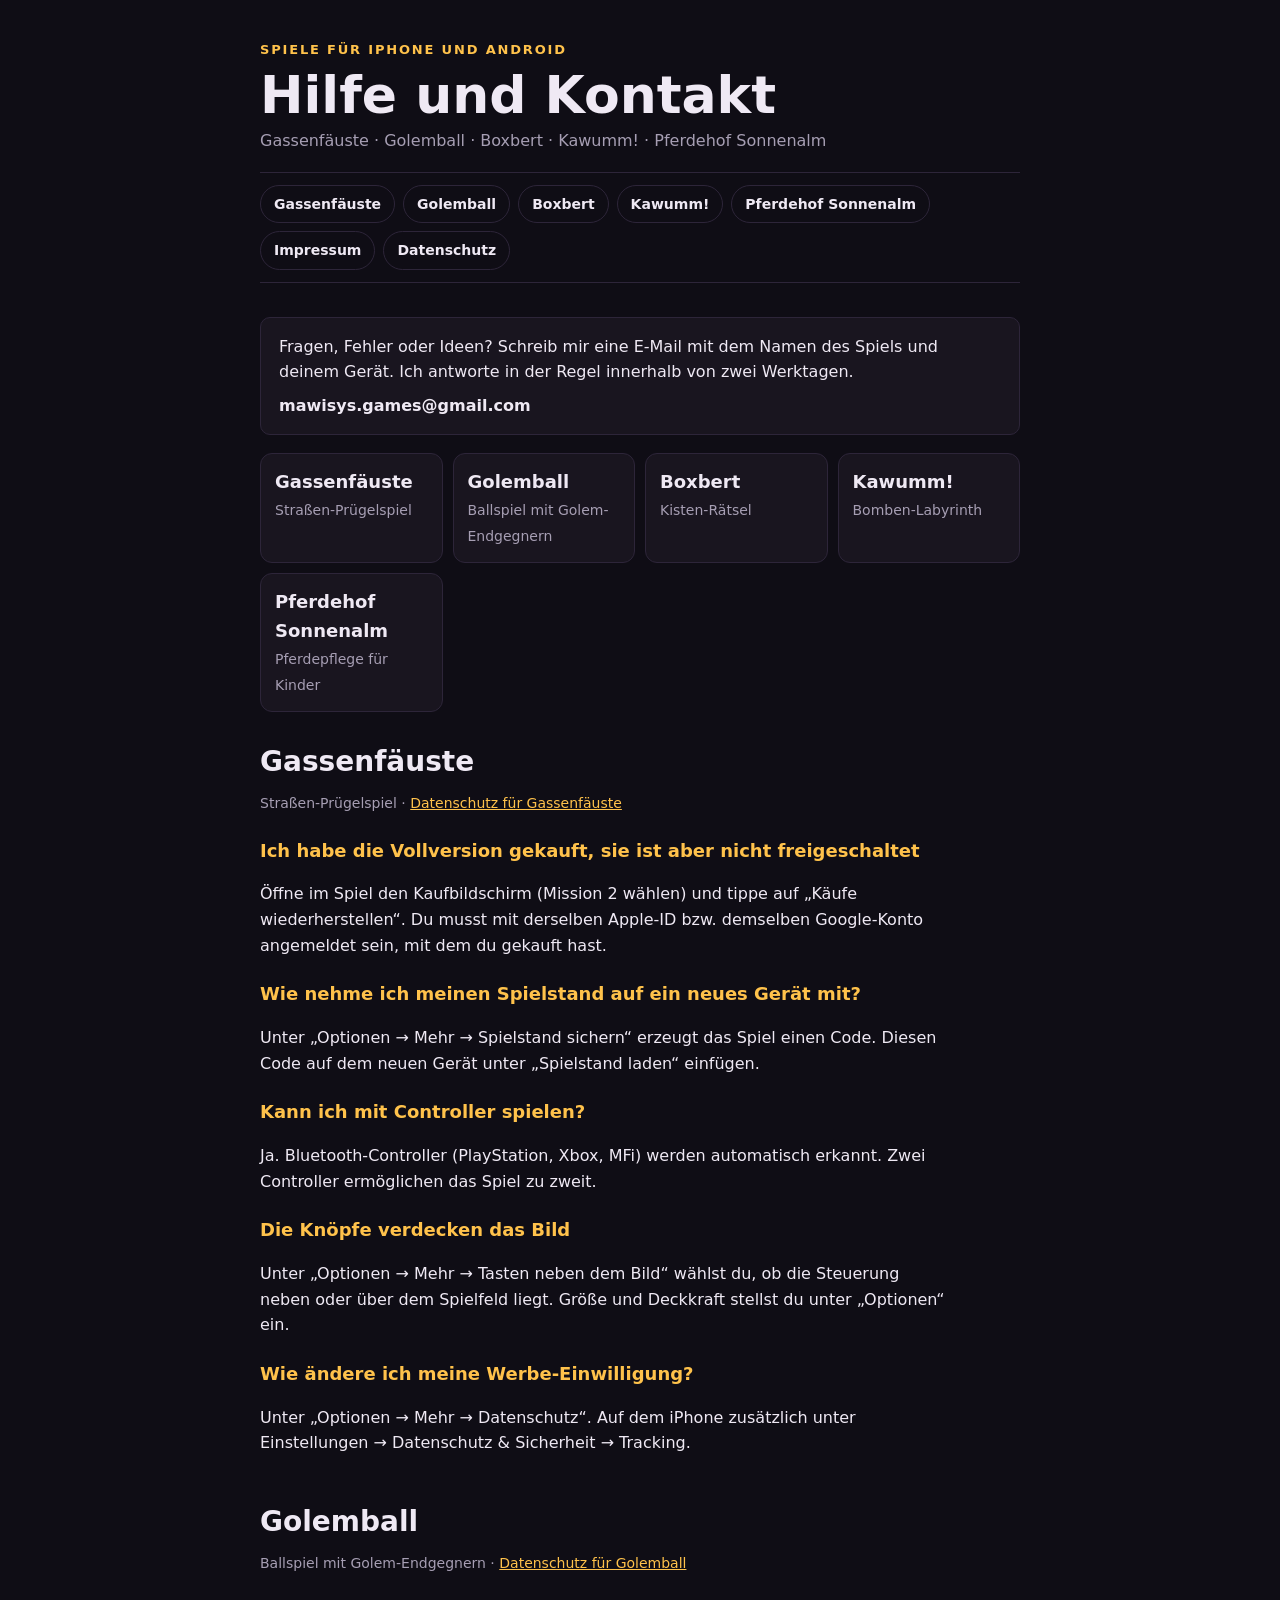
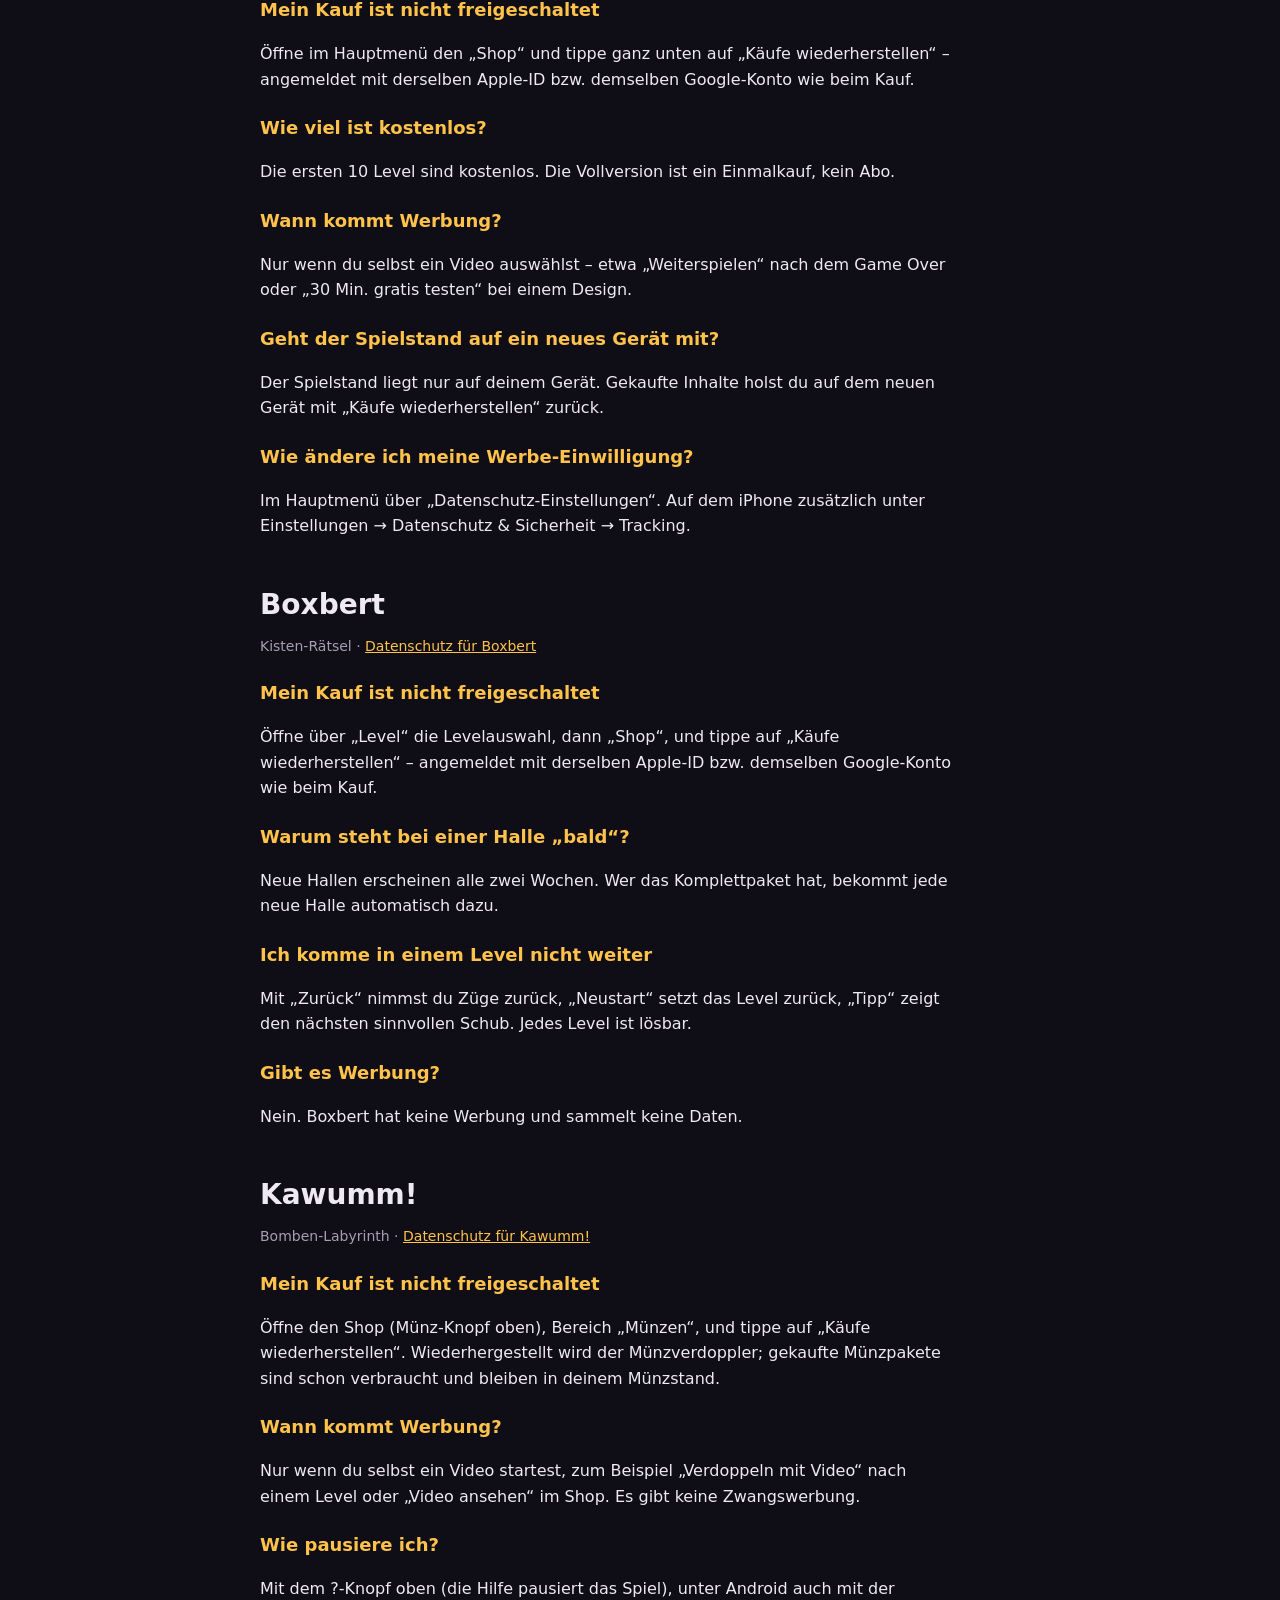
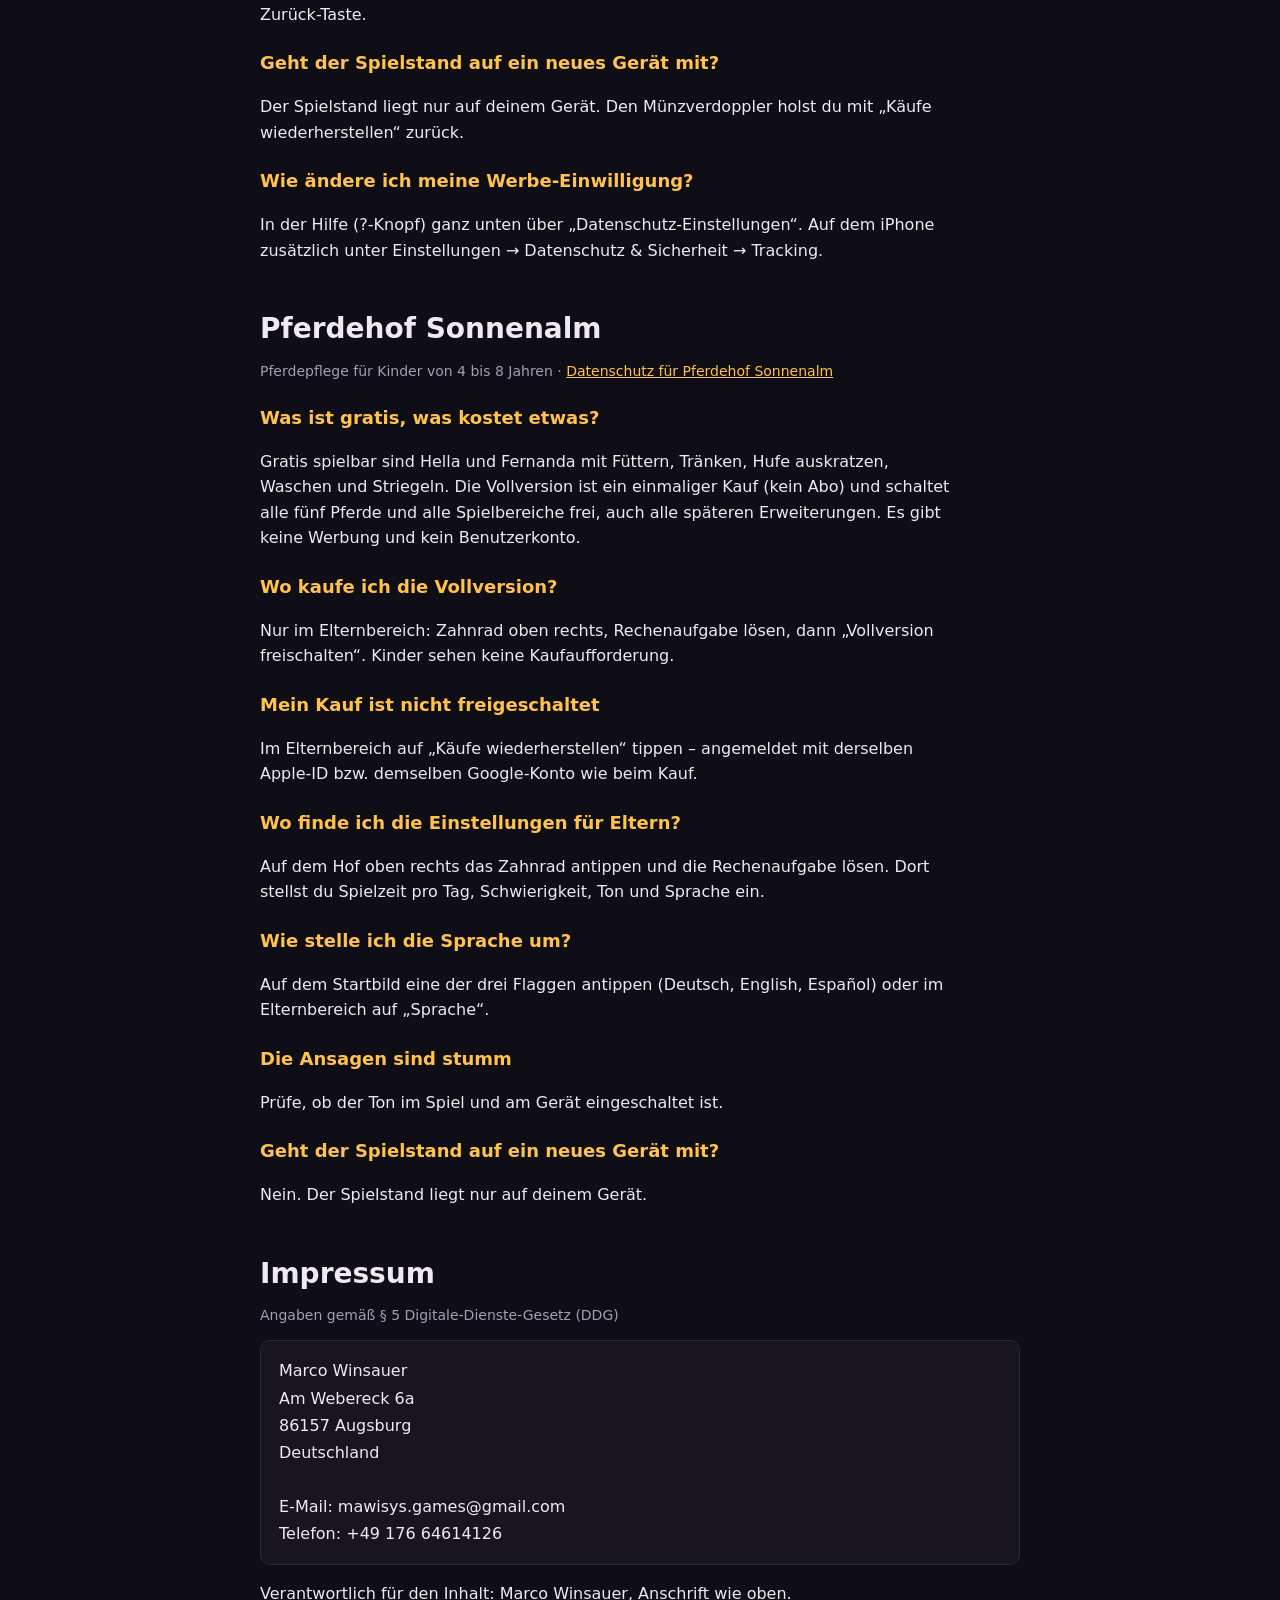
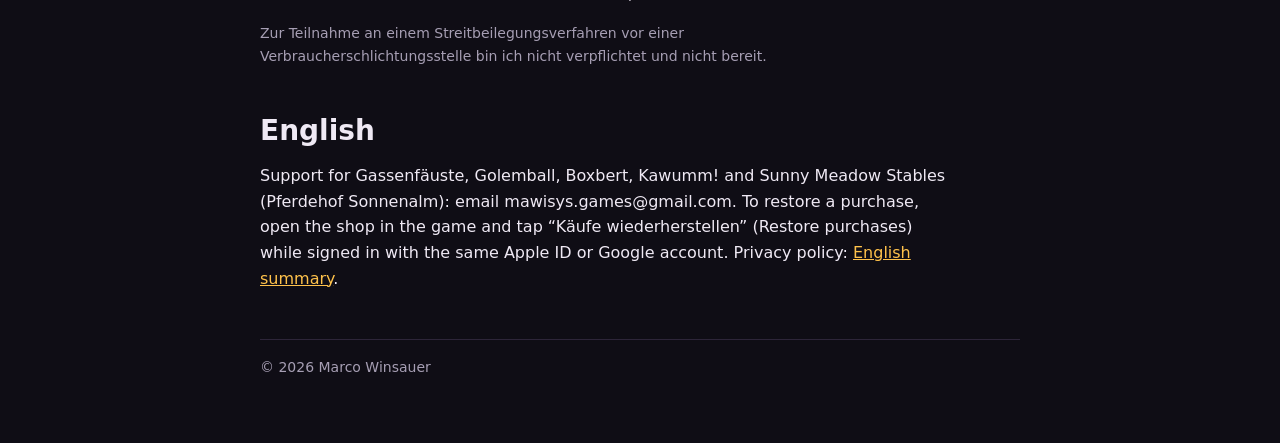
==== commit 2d05761f: "Pferdehof Sonnenalm: Vollversion als Einmalkauf in Hilfe und Datenschutz Co-Authored-By: Claude Opus" ====
--- a/index.html
+++ b/index.html
@@ -11,7 +11,7 @@
 <section id="golemball"><h2>Golemball</h2><p class="small">Ballspiel mit Golem-Endgegnern · <a href="datenschutz.html#golemball">Datenschutz für Golemball</a></p><h3>Mein Kauf ist nicht freigeschaltet</h3><p>Öffne im Hauptmenü den „Shop“ und tippe ganz unten auf „Käufe wiederherstellen“ – angemeldet mit derselben Apple-ID bzw. demselben Google-Konto wie beim Kauf.</p><h3>Wie viel ist kostenlos?</h3><p>Die ersten 10 Level sind kostenlos. Die Vollversion ist ein Einmalkauf, kein Abo.</p><h3>Wann kommt Werbung?</h3><p>Nur wenn du selbst ein Video auswählst – etwa „Weiterspielen“ nach dem Game Over oder „30 Min. gratis testen“ bei einem Design.</p><h3>Geht der Spielstand auf ein neues Gerät mit?</h3><p>Der Spielstand liegt nur auf deinem Gerät. Gekaufte Inhalte holst du auf dem neuen Gerät mit „Käufe wiederherstellen“ zurück.</p><h3>Wie ändere ich meine Werbe-Einwilligung?</h3><p>Im Hauptmenü über „Datenschutz-Einstellungen“. Auf dem iPhone zusätzlich unter Einstellungen → Datenschutz &amp; Sicherheit → Tracking.</p></section>
 <section id="boxbert"><h2>Boxbert</h2><p class="small">Kisten-Rätsel · <a href="datenschutz.html#boxbert">Datenschutz für Boxbert</a></p><h3>Mein Kauf ist nicht freigeschaltet</h3><p>Öffne über „Level“ die Levelauswahl, dann „Shop“, und tippe auf „Käufe wiederherstellen“ – angemeldet mit derselben Apple-ID bzw. demselben Google-Konto wie beim Kauf.</p><h3>Warum steht bei einer Halle „bald“?</h3><p>Neue Hallen erscheinen alle zwei Wochen. Wer das Komplettpaket hat, bekommt jede neue Halle automatisch dazu.</p><h3>Ich komme in einem Level nicht weiter</h3><p>Mit „Zurück“ nimmst du Züge zurück, „Neustart“ setzt das Level zurück, „Tipp“ zeigt den nächsten sinnvollen Schub. Jedes Level ist lösbar.</p><h3>Gibt es Werbung?</h3><p>Nein. Boxbert hat keine Werbung und sammelt keine Daten.</p></section>
 <section id="kawumm"><h2>Kawumm!</h2><p class="small">Bomben-Labyrinth · <a href="datenschutz.html#kawumm">Datenschutz für Kawumm!</a></p><h3>Mein Kauf ist nicht freigeschaltet</h3><p>Öffne den Shop (Münz-Knopf oben), Bereich „Münzen“, und tippe auf „Käufe wiederherstellen“. Wiederhergestellt wird der Münzverdoppler; gekaufte Münzpakete sind schon verbraucht und bleiben in deinem Münzstand.</p><h3>Wann kommt Werbung?</h3><p>Nur wenn du selbst ein Video startest, zum Beispiel „Verdoppeln mit Video“ nach einem Level oder „Video ansehen“ im Shop. Es gibt keine Zwangswerbung.</p><h3>Wie pausiere ich?</h3><p>Mit dem ?-Knopf oben (die Hilfe pausiert das Spiel), unter Android auch mit der Zurück-Taste.</p><h3>Geht der Spielstand auf ein neues Gerät mit?</h3><p>Der Spielstand liegt nur auf deinem Gerät. Den Münzverdoppler holst du mit „Käufe wiederherstellen“ zurück.</p><h3>Wie ändere ich meine Werbe-Einwilligung?</h3><p>In der Hilfe (?-Knopf) ganz unten über „Datenschutz-Einstellungen“. Auf dem iPhone zusätzlich unter Einstellungen → Datenschutz &amp; Sicherheit → Tracking.</p></section>
-<section id="pferdehof"><h2>Pferdehof Sonnenalm</h2><p class="small">Pferdepflege für Kinder von 4 bis 8 Jahren · <a href="datenschutz.html#pferdehof">Datenschutz für Pferdehof Sonnenalm</a></p><h3>Gibt es Werbung oder Käufe?</h3><p>Nein. Pferdehof Sonnenalm hat keine Werbung, keine Käufe im Spiel und kein Benutzerkonto. Das Spiel braucht kein Internet.</p><h3>Wo finde ich die Einstellungen für Eltern?</h3><p>Auf dem Hof oben rechts das Zahnrad antippen und die Rechenaufgabe lösen. Dort stellst du Spielzeit pro Tag, Schwierigkeit, Ton und Sprache ein.</p><h3>Wie stelle ich die Sprache um?</h3><p>Auf dem Startbild eine der drei Flaggen antippen (Deutsch, English, Español) oder im Elternbereich auf „Sprache“.</p><h3>Die Ansagen sind stumm</h3><p>Prüfe, ob der Ton im Spiel und am Gerät eingeschaltet ist.</p><h3>Geht der Spielstand auf ein neues Gerät mit?</h3><p>Nein. Der Spielstand liegt nur auf deinem Gerät.</p></section>
+<section id="pferdehof"><h2>Pferdehof Sonnenalm</h2><p class="small">Pferdepflege für Kinder von 4 bis 8 Jahren · <a href="datenschutz.html#pferdehof">Datenschutz für Pferdehof Sonnenalm</a></p><h3>Was ist gratis, was kostet etwas?</h3><p>Gratis spielbar sind Hella und Fernanda mit Füttern, Tränken, Hufe auskratzen, Waschen und Striegeln. Die Vollversion ist ein einmaliger Kauf (kein Abo) und schaltet alle fünf Pferde und alle Spielbereiche frei, auch alle späteren Erweiterungen. Es gibt keine Werbung und kein Benutzerkonto.</p><h3>Wo kaufe ich die Vollversion?</h3><p>Nur im Elternbereich: Zahnrad oben rechts, Rechenaufgabe lösen, dann „Vollversion freischalten“. Kinder sehen keine Kaufaufforderung.</p><h3>Mein Kauf ist nicht freigeschaltet</h3><p>Im Elternbereich auf „Käufe wiederherstellen“ tippen – angemeldet mit derselben Apple-ID bzw. demselben Google-Konto wie beim Kauf.</p><h3>Wo finde ich die Einstellungen für Eltern?</h3><p>Auf dem Hof oben rechts das Zahnrad antippen und die Rechenaufgabe lösen. Dort stellst du Spielzeit pro Tag, Schwierigkeit, Ton und Sprache ein.</p><h3>Wie stelle ich die Sprache um?</h3><p>Auf dem Startbild eine der drei Flaggen antippen (Deutsch, English, Español) oder im Elternbereich auf „Sprache“.</p><h3>Die Ansagen sind stumm</h3><p>Prüfe, ob der Ton im Spiel und am Gerät eingeschaltet ist.</p><h3>Geht der Spielstand auf ein neues Gerät mit?</h3><p>Nein. Der Spielstand liegt nur auf deinem Gerät.</p></section>
 <section id="impressum"><h2>Impressum</h2><p class="small">Angaben gemäß § 5 Digitale-Dienste-Gesetz (DDG)</p>
 <address class="addr card">Marco Winsauer<br>Am Webereck 6a<br>86157 Augsburg<br>Deutschland<br><br>E-Mail: mawisys.games@gmail.com<br>Telefon: +49 176 64614126</address>
 <p>Verantwortlich für den Inhalt: Marco Winsauer, Anschrift wie oben.</p>
